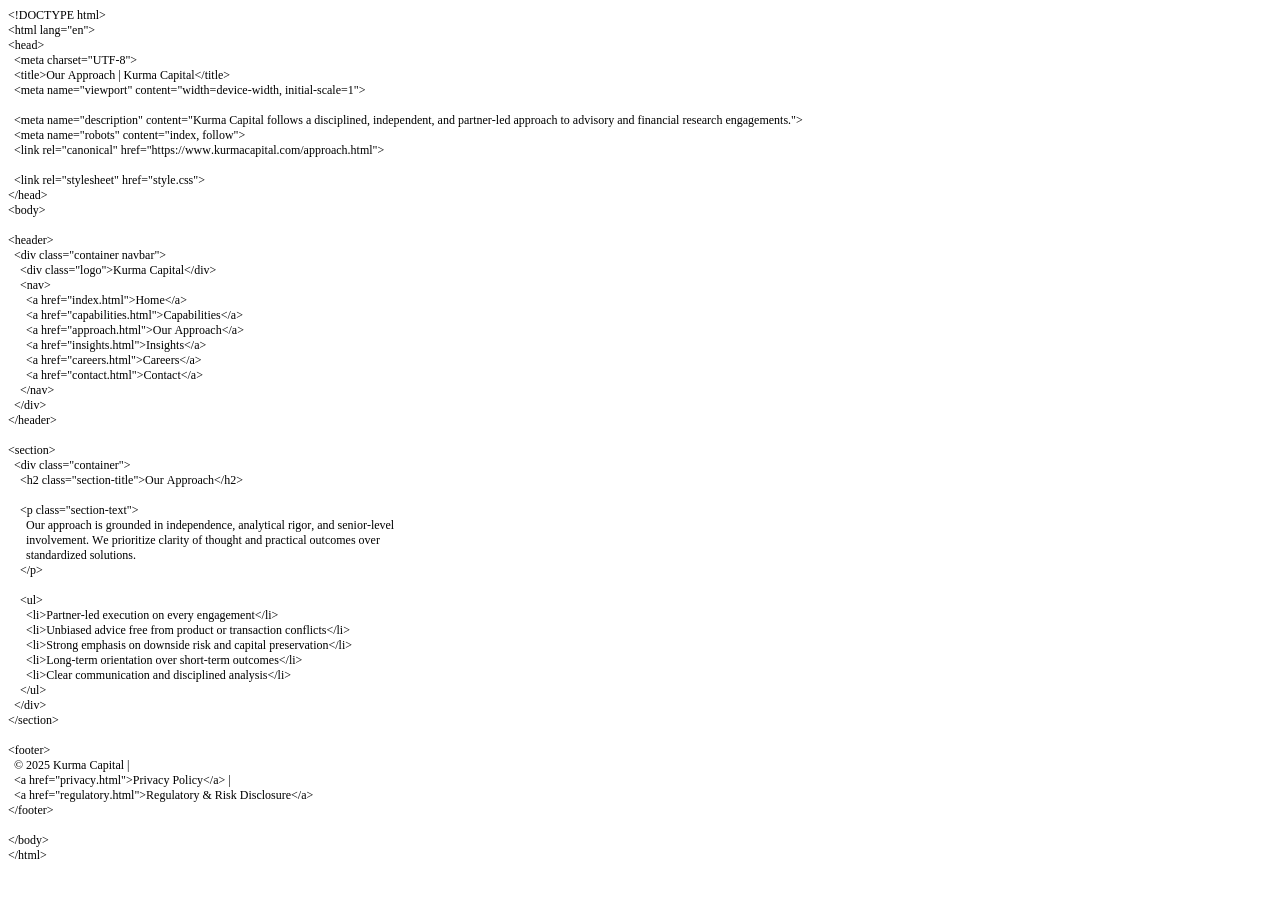
==== approach.html @ 77c5a94a "Add files via upload" ====
<!DOCTYPE html PUBLIC "-//W3C//DTD HTML 4.01//EN" "http://www.w3.org/TR/html4/strict.dtd">
<html>
<head>
  <meta http-equiv="Content-Type" content="text/html; charset=utf-8">
  <meta http-equiv="Content-Style-Type" content="text/css">
  <title></title>
  <meta name="Generator" content="Cocoa HTML Writer">
  <meta name="CocoaVersion" content="2685.2">
  <style type="text/css">
    p.p1 {margin: 0.0px 0.0px 0.0px 0.0px; font: 12.0px Times; -webkit-text-stroke: #000000}
    p.p2 {margin: 0.0px 0.0px 0.0px 0.0px; font: 12.0px Times; -webkit-text-stroke: #000000; min-height: 14.0px}
    span.s1 {font-kerning: none}
  </style>
</head>
<body>
<p class="p1"><span class="s1">&lt;!DOCTYPE html&gt;</span></p>
<p class="p1"><span class="s1">&lt;html lang="en"&gt;</span></p>
<p class="p1"><span class="s1">&lt;head&gt;</span></p>
<p class="p1"><span class="s1"><span class="Apple-converted-space">  </span>&lt;meta charset="UTF-8"&gt;</span></p>
<p class="p1"><span class="s1"><span class="Apple-converted-space">  </span>&lt;title&gt;Our Approach | Kurma Capital&lt;/title&gt;</span></p>
<p class="p1"><span class="s1"><span class="Apple-converted-space">  </span>&lt;meta name="viewport" content="width=device-width, initial-scale=1"&gt;</span></p>
<p class="p2"><span class="s1"></span><br></p>
<p class="p1"><span class="s1"><span class="Apple-converted-space">  </span>&lt;meta name="description" content="Kurma Capital follows a disciplined, independent, and partner-led approach to advisory and financial research engagements."&gt;</span></p>
<p class="p1"><span class="s1"><span class="Apple-converted-space">  </span>&lt;meta name="robots" content="index, follow"&gt;</span></p>
<p class="p1"><span class="s1"><span class="Apple-converted-space">  </span>&lt;link rel="canonical" href="https://www.kurmacapital.com/approach.html"&gt;</span></p>
<p class="p2"><span class="s1"></span><br></p>
<p class="p1"><span class="s1"><span class="Apple-converted-space">  </span>&lt;link rel="stylesheet" href="style.css"&gt;</span></p>
<p class="p1"><span class="s1">&lt;/head&gt;</span></p>
<p class="p1"><span class="s1">&lt;body&gt;</span></p>
<p class="p2"><span class="s1"></span><br></p>
<p class="p1"><span class="s1">&lt;header&gt;</span></p>
<p class="p1"><span class="s1"><span class="Apple-converted-space">  </span>&lt;div class="container navbar"&gt;</span></p>
<p class="p1"><span class="s1"><span class="Apple-converted-space">    </span>&lt;div class="logo"&gt;Kurma Capital&lt;/div&gt;</span></p>
<p class="p1"><span class="s1"><span class="Apple-converted-space">    </span>&lt;nav&gt;</span></p>
<p class="p1"><span class="s1"><span class="Apple-converted-space">      </span>&lt;a href="index.html"&gt;Home&lt;/a&gt;</span></p>
<p class="p1"><span class="s1"><span class="Apple-converted-space">      </span>&lt;a href="capabilities.html"&gt;Capabilities&lt;/a&gt;</span></p>
<p class="p1"><span class="s1"><span class="Apple-converted-space">      </span>&lt;a href="approach.html"&gt;Our Approach&lt;/a&gt;</span></p>
<p class="p1"><span class="s1"><span class="Apple-converted-space">      </span>&lt;a href="insights.html"&gt;Insights&lt;/a&gt;</span></p>
<p class="p1"><span class="s1"><span class="Apple-converted-space">      </span>&lt;a href="careers.html"&gt;Careers&lt;/a&gt;</span></p>
<p class="p1"><span class="s1"><span class="Apple-converted-space">      </span>&lt;a href="contact.html"&gt;Contact&lt;/a&gt;</span></p>
<p class="p1"><span class="s1"><span class="Apple-converted-space">    </span>&lt;/nav&gt;</span></p>
<p class="p1"><span class="s1"><span class="Apple-converted-space">  </span>&lt;/div&gt;</span></p>
<p class="p1"><span class="s1">&lt;/header&gt;</span></p>
<p class="p2"><span class="s1"></span><br></p>
<p class="p1"><span class="s1">&lt;section&gt;</span></p>
<p class="p1"><span class="s1"><span class="Apple-converted-space">  </span>&lt;div class="container"&gt;</span></p>
<p class="p1"><span class="s1"><span class="Apple-converted-space">    </span>&lt;h2 class="section-title"&gt;Our Approach&lt;/h2&gt;</span></p>
<p class="p2"><span class="s1"></span><br></p>
<p class="p1"><span class="s1"><span class="Apple-converted-space">    </span>&lt;p class="section-text"&gt;</span></p>
<p class="p1"><span class="s1"><span class="Apple-converted-space">      </span>Our approach is grounded in independence, analytical rigor, and senior-level</span></p>
<p class="p1"><span class="s1"><span class="Apple-converted-space">      </span>involvement. We prioritize clarity of thought and practical outcomes over</span></p>
<p class="p1"><span class="s1"><span class="Apple-converted-space">      </span>standardized solutions.</span></p>
<p class="p1"><span class="s1"><span class="Apple-converted-space">    </span>&lt;/p&gt;</span></p>
<p class="p2"><span class="s1"></span><br></p>
<p class="p1"><span class="s1"><span class="Apple-converted-space">    </span>&lt;ul&gt;</span></p>
<p class="p1"><span class="s1"><span class="Apple-converted-space">      </span>&lt;li&gt;Partner-led execution on every engagement&lt;/li&gt;</span></p>
<p class="p1"><span class="s1"><span class="Apple-converted-space">      </span>&lt;li&gt;Unbiased advice free from product or transaction conflicts&lt;/li&gt;</span></p>
<p class="p1"><span class="s1"><span class="Apple-converted-space">      </span>&lt;li&gt;Strong emphasis on downside risk and capital preservation&lt;/li&gt;</span></p>
<p class="p1"><span class="s1"><span class="Apple-converted-space">      </span>&lt;li&gt;Long-term orientation over short-term outcomes&lt;/li&gt;</span></p>
<p class="p1"><span class="s1"><span class="Apple-converted-space">      </span>&lt;li&gt;Clear communication and disciplined analysis&lt;/li&gt;</span></p>
<p class="p1"><span class="s1"><span class="Apple-converted-space">    </span>&lt;/ul&gt;</span></p>
<p class="p1"><span class="s1"><span class="Apple-converted-space">  </span>&lt;/div&gt;</span></p>
<p class="p1"><span class="s1">&lt;/section&gt;</span></p>
<p class="p2"><span class="s1"></span><br></p>
<p class="p1"><span class="s1">&lt;footer&gt;</span></p>
<p class="p1"><span class="s1"><span class="Apple-converted-space">  </span>© 2025 Kurma Capital |</span></p>
<p class="p1"><span class="s1"><span class="Apple-converted-space">  </span>&lt;a href="privacy.html"&gt;Privacy Policy&lt;/a&gt; |</span></p>
<p class="p1"><span class="s1"><span class="Apple-converted-space">  </span>&lt;a href="regulatory.html"&gt;Regulatory &amp; Risk Disclosure&lt;/a&gt;</span></p>
<p class="p1"><span class="s1">&lt;/footer&gt;</span></p>
<p class="p2"><span class="s1"></span><br></p>
<p class="p1"><span class="s1">&lt;/body&gt;</span></p>
<p class="p1"><span class="s1">&lt;/html&gt;</span></p>
</body>
</html>
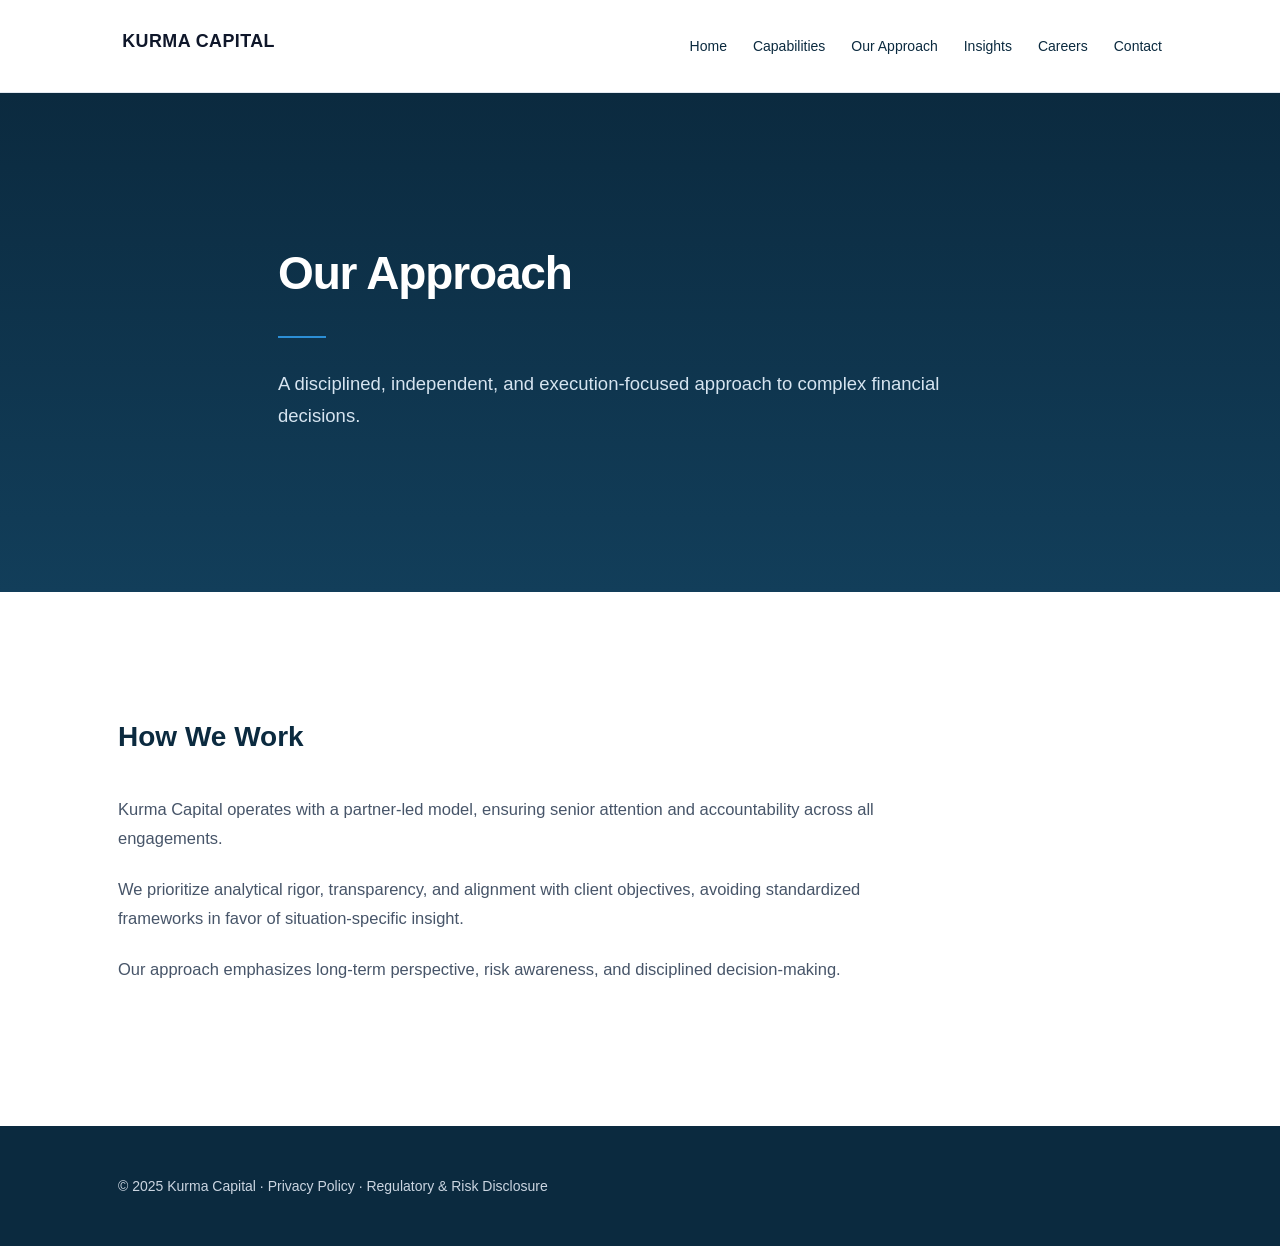
==== commit 6767c299: "Update approach.html" ====
--- a/approach.html
+++ b/approach.html
@@ -1,74 +1,69 @@
-<!DOCTYPE html PUBLIC "-//W3C//DTD HTML 4.01//EN" "http://www.w3.org/TR/html4/strict.dtd">
-<html>
+<!DOCTYPE html>
+<html lang="en">
 <head>
-  <meta http-equiv="Content-Type" content="text/html; charset=utf-8">
-  <meta http-equiv="Content-Style-Type" content="text/css">
-  <title></title>
-  <meta name="Generator" content="Cocoa HTML Writer">
-  <meta name="CocoaVersion" content="2685.2">
-  <style type="text/css">
-    p.p1 {margin: 0.0px 0.0px 0.0px 0.0px; font: 12.0px Times; -webkit-text-stroke: #000000}
-    p.p2 {margin: 0.0px 0.0px 0.0px 0.0px; font: 12.0px Times; -webkit-text-stroke: #000000; min-height: 14.0px}
-    span.s1 {font-kerning: none}
-  </style>
+  <meta charset="UTF-8">
+  <title>Our Approach | Kurma Capital</title>
+  <meta name="viewport" content="width=device-width, initial-scale=1">
+  <meta name="description" content="Kurma Capital follows a disciplined, independent, and partner-led approach to advisory and research engagements.">
+  <meta name="robots" content="index, follow">
+  <link rel="stylesheet" href="style-ib-blue.css">
 </head>
+
 <body>
-<p class="p1"><span class="s1">&lt;!DOCTYPE html&gt;</span></p>
-<p class="p1"><span class="s1">&lt;html lang="en"&gt;</span></p>
-<p class="p1"><span class="s1">&lt;head&gt;</span></p>
-<p class="p1"><span class="s1"><span class="Apple-converted-space">  </span>&lt;meta charset="UTF-8"&gt;</span></p>
-<p class="p1"><span class="s1"><span class="Apple-converted-space">  </span>&lt;title&gt;Our Approach | Kurma Capital&lt;/title&gt;</span></p>
-<p class="p1"><span class="s1"><span class="Apple-converted-space">  </span>&lt;meta name="viewport" content="width=device-width, initial-scale=1"&gt;</span></p>
-<p class="p2"><span class="s1"></span><br></p>
-<p class="p1"><span class="s1"><span class="Apple-converted-space">  </span>&lt;meta name="description" content="Kurma Capital follows a disciplined, independent, and partner-led approach to advisory and financial research engagements."&gt;</span></p>
-<p class="p1"><span class="s1"><span class="Apple-converted-space">  </span>&lt;meta name="robots" content="index, follow"&gt;</span></p>
-<p class="p1"><span class="s1"><span class="Apple-converted-space">  </span>&lt;link rel="canonical" href="https://www.kurmacapital.com/approach.html"&gt;</span></p>
-<p class="p2"><span class="s1"></span><br></p>
-<p class="p1"><span class="s1"><span class="Apple-converted-space">  </span>&lt;link rel="stylesheet" href="style.css"&gt;</span></p>
-<p class="p1"><span class="s1">&lt;/head&gt;</span></p>
-<p class="p1"><span class="s1">&lt;body&gt;</span></p>
-<p class="p2"><span class="s1"></span><br></p>
-<p class="p1"><span class="s1">&lt;header&gt;</span></p>
-<p class="p1"><span class="s1"><span class="Apple-converted-space">  </span>&lt;div class="container navbar"&gt;</span></p>
-<p class="p1"><span class="s1"><span class="Apple-converted-space">    </span>&lt;div class="logo"&gt;Kurma Capital&lt;/div&gt;</span></p>
-<p class="p1"><span class="s1"><span class="Apple-converted-space">    </span>&lt;nav&gt;</span></p>
-<p class="p1"><span class="s1"><span class="Apple-converted-space">      </span>&lt;a href="index.html"&gt;Home&lt;/a&gt;</span></p>
-<p class="p1"><span class="s1"><span class="Apple-converted-space">      </span>&lt;a href="capabilities.html"&gt;Capabilities&lt;/a&gt;</span></p>
-<p class="p1"><span class="s1"><span class="Apple-converted-space">      </span>&lt;a href="approach.html"&gt;Our Approach&lt;/a&gt;</span></p>
-<p class="p1"><span class="s1"><span class="Apple-converted-space">      </span>&lt;a href="insights.html"&gt;Insights&lt;/a&gt;</span></p>
-<p class="p1"><span class="s1"><span class="Apple-converted-space">      </span>&lt;a href="careers.html"&gt;Careers&lt;/a&gt;</span></p>
-<p class="p1"><span class="s1"><span class="Apple-converted-space">      </span>&lt;a href="contact.html"&gt;Contact&lt;/a&gt;</span></p>
-<p class="p1"><span class="s1"><span class="Apple-converted-space">    </span>&lt;/nav&gt;</span></p>
-<p class="p1"><span class="s1"><span class="Apple-converted-space">  </span>&lt;/div&gt;</span></p>
-<p class="p1"><span class="s1">&lt;/header&gt;</span></p>
-<p class="p2"><span class="s1"></span><br></p>
-<p class="p1"><span class="s1">&lt;section&gt;</span></p>
-<p class="p1"><span class="s1"><span class="Apple-converted-space">  </span>&lt;div class="container"&gt;</span></p>
-<p class="p1"><span class="s1"><span class="Apple-converted-space">    </span>&lt;h2 class="section-title"&gt;Our Approach&lt;/h2&gt;</span></p>
-<p class="p2"><span class="s1"></span><br></p>
-<p class="p1"><span class="s1"><span class="Apple-converted-space">    </span>&lt;p class="section-text"&gt;</span></p>
-<p class="p1"><span class="s1"><span class="Apple-converted-space">      </span>Our approach is grounded in independence, analytical rigor, and senior-level</span></p>
-<p class="p1"><span class="s1"><span class="Apple-converted-space">      </span>involvement. We prioritize clarity of thought and practical outcomes over</span></p>
-<p class="p1"><span class="s1"><span class="Apple-converted-space">      </span>standardized solutions.</span></p>
-<p class="p1"><span class="s1"><span class="Apple-converted-space">    </span>&lt;/p&gt;</span></p>
-<p class="p2"><span class="s1"></span><br></p>
-<p class="p1"><span class="s1"><span class="Apple-converted-space">    </span>&lt;ul&gt;</span></p>
-<p class="p1"><span class="s1"><span class="Apple-converted-space">      </span>&lt;li&gt;Partner-led execution on every engagement&lt;/li&gt;</span></p>
-<p class="p1"><span class="s1"><span class="Apple-converted-space">      </span>&lt;li&gt;Unbiased advice free from product or transaction conflicts&lt;/li&gt;</span></p>
-<p class="p1"><span class="s1"><span class="Apple-converted-space">      </span>&lt;li&gt;Strong emphasis on downside risk and capital preservation&lt;/li&gt;</span></p>
-<p class="p1"><span class="s1"><span class="Apple-converted-space">      </span>&lt;li&gt;Long-term orientation over short-term outcomes&lt;/li&gt;</span></p>
-<p class="p1"><span class="s1"><span class="Apple-converted-space">      </span>&lt;li&gt;Clear communication and disciplined analysis&lt;/li&gt;</span></p>
-<p class="p1"><span class="s1"><span class="Apple-converted-space">    </span>&lt;/ul&gt;</span></p>
-<p class="p1"><span class="s1"><span class="Apple-converted-space">  </span>&lt;/div&gt;</span></p>
-<p class="p1"><span class="s1">&lt;/section&gt;</span></p>
-<p class="p2"><span class="s1"></span><br></p>
-<p class="p1"><span class="s1">&lt;footer&gt;</span></p>
-<p class="p1"><span class="s1"><span class="Apple-converted-space">  </span>© 2025 Kurma Capital |</span></p>
-<p class="p1"><span class="s1"><span class="Apple-converted-space">  </span>&lt;a href="privacy.html"&gt;Privacy Policy&lt;/a&gt; |</span></p>
-<p class="p1"><span class="s1"><span class="Apple-converted-space">  </span>&lt;a href="regulatory.html"&gt;Regulatory &amp; Risk Disclosure&lt;/a&gt;</span></p>
-<p class="p1"><span class="s1">&lt;/footer&gt;</span></p>
-<p class="p2"><span class="s1"></span><br></p>
-<p class="p1"><span class="s1">&lt;/body&gt;</span></p>
-<p class="p1"><span class="s1">&lt;/html&gt;</span></p>
+
+<header>
+  <div class="container navbar">
+    <div class="logo"><img src="logo.svg" alt="Kurma Capital"></div>
+    <nav>
+      <a href="index.html">Home</a>
+      <a href="capabilities.html">Capabilities</a>
+      <a href="approach.html">Our Approach</a>
+      <a href="insights.html">Insights</a>
+      <a href="careers.html">Careers</a>
+      <a href="contact.html">Contact</a>
+    </nav>
+  </div>
+</header>
+
+<section class="hero">
+  <div class="container hero-inner">
+    <h1>Our Approach</h1>
+    <p>
+      A disciplined, independent, and execution-focused approach to complex
+      financial decisions.
+    </p>
+  </div>
+</section>
+
+<section>
+  <div class="container">
+    <h2 class="section-title">How We Work</h2>
+
+    <p class="section-text">
+      Kurma Capital operates with a partner-led model, ensuring senior attention
+      and accountability across all engagements.
+    </p>
+
+    <p class="section-text">
+      We prioritize analytical rigor, transparency, and alignment with client
+      objectives, avoiding standardized frameworks in favor of situation-specific
+      insight.
+    </p>
+
+    <p class="section-text">
+      Our approach emphasizes long-term perspective, risk awareness, and
+      disciplined decision-making.
+    </p>
+  </div>
+</section>
+
+<footer>
+  <div class="container">
+    © 2025 Kurma Capital ·
+    <a href="privacy.html">Privacy Policy</a> ·
+    <a href="regulatory.html">Regulatory & Risk Disclosure</a>
+  </div>
+</footer>
+
 </body>
 </html>
--- a/style-ib-blue.css
+++ b/style-ib-blue.css
@@ -0,0 +1,162 @@
+/* =========================
+   RESET
+========================= */
+* {
+  margin: 0;
+  padding: 0;
+  box-sizing: border-box;
+}
+
+/* =========================
+   COLOR SYSTEM (IB BLUE)
+========================= */
+:root {
+  --navy: #0B2A3F;
+  --navy-deep: #123E5A;
+  --accent: #2C8FD6;
+  --bg-soft: #F2F7FB;
+  --ink: #0F172A;
+  --muted: #475569;
+  --border: #E2E8F0;
+  --white: #FFFFFF;
+}
+
+/* =========================
+   BASE
+========================= */
+body {
+  font-family: "Inter", -apple-system, BlinkMacSystemFont, "Segoe UI", Arial, sans-serif;
+  background: var(--white);
+  color: var(--ink);
+  line-height: 1.75;
+  font-size: 16px;
+}
+
+a {
+  color: var(--accent);
+  text-decoration: none;
+}
+
+a:hover {
+  text-decoration: underline;
+}
+
+/* =========================
+   LAYOUT
+========================= */
+.container {
+  max-width: 1100px;
+  margin: 0 auto;
+  padding: 0 28px;
+}
+
+/* =========================
+   HEADER / NAV
+========================= */
+header {
+  background: var(--white);
+  border-bottom: 1px solid var(--border);
+}
+
+.navbar {
+  display: flex;
+  align-items: center;
+  height: 92px;
+}
+
+.logo img {
+  height: 34px;
+}
+
+nav {
+  margin-left: auto;
+  display: flex;
+  gap: 26px;
+}
+
+nav a {
+  font-size: 14px;
+  font-weight: 500;
+  color: var(--navy);
+}
+
+nav a:hover {
+  color: var(--accent);
+}
+
+/* =========================
+   HERO (BLUE SECTION)
+========================= */
+.hero {
+  background: linear-gradient(
+    180deg,
+    var(--navy) 0%,
+    var(--navy-deep) 100%
+  );
+  padding: 140px 0 160px;
+}
+
+.hero-inner {
+  max-width: 780px;
+}
+
+.hero h1 {
+  font-size: 46px;
+  font-weight: 600;
+  letter-spacing: -0.025em;
+  margin-bottom: 30px;
+  color: var(--white);
+}
+
+.hero h1::after {
+  content: "";
+  display: block;
+  width: 48px;
+  height: 2px;
+  background: var(--accent);
+  margin-top: 22px;
+}
+
+.hero p {
+  font-size: 18.5px;
+  color: #D6E4F0;
+}
+
+/* =========================
+   SECTIONS (WHITE RESET)
+========================= */
+section {
+  padding: 120px 0;
+}
+
+.section-title {
+  font-size: 28px;
+  font-weight: 600;
+  margin-bottom: 34px;
+  color: var(--navy);
+}
+
+.section-text {
+  max-width: 760px;
+  font-size: 16.5px;
+  color: var(--muted);
+  margin-bottom: 22px;
+}
+
+/* =========================
+   FOOTER
+========================= */
+footer {
+  background: var(--navy);
+  color: #CBD5E1;
+  padding: 48px 0;
+  font-size: 14px;
+}
+
+footer a {
+  color: #CBD5E1;
+}
+
+footer a:hover {
+  color: var(--white);
+}
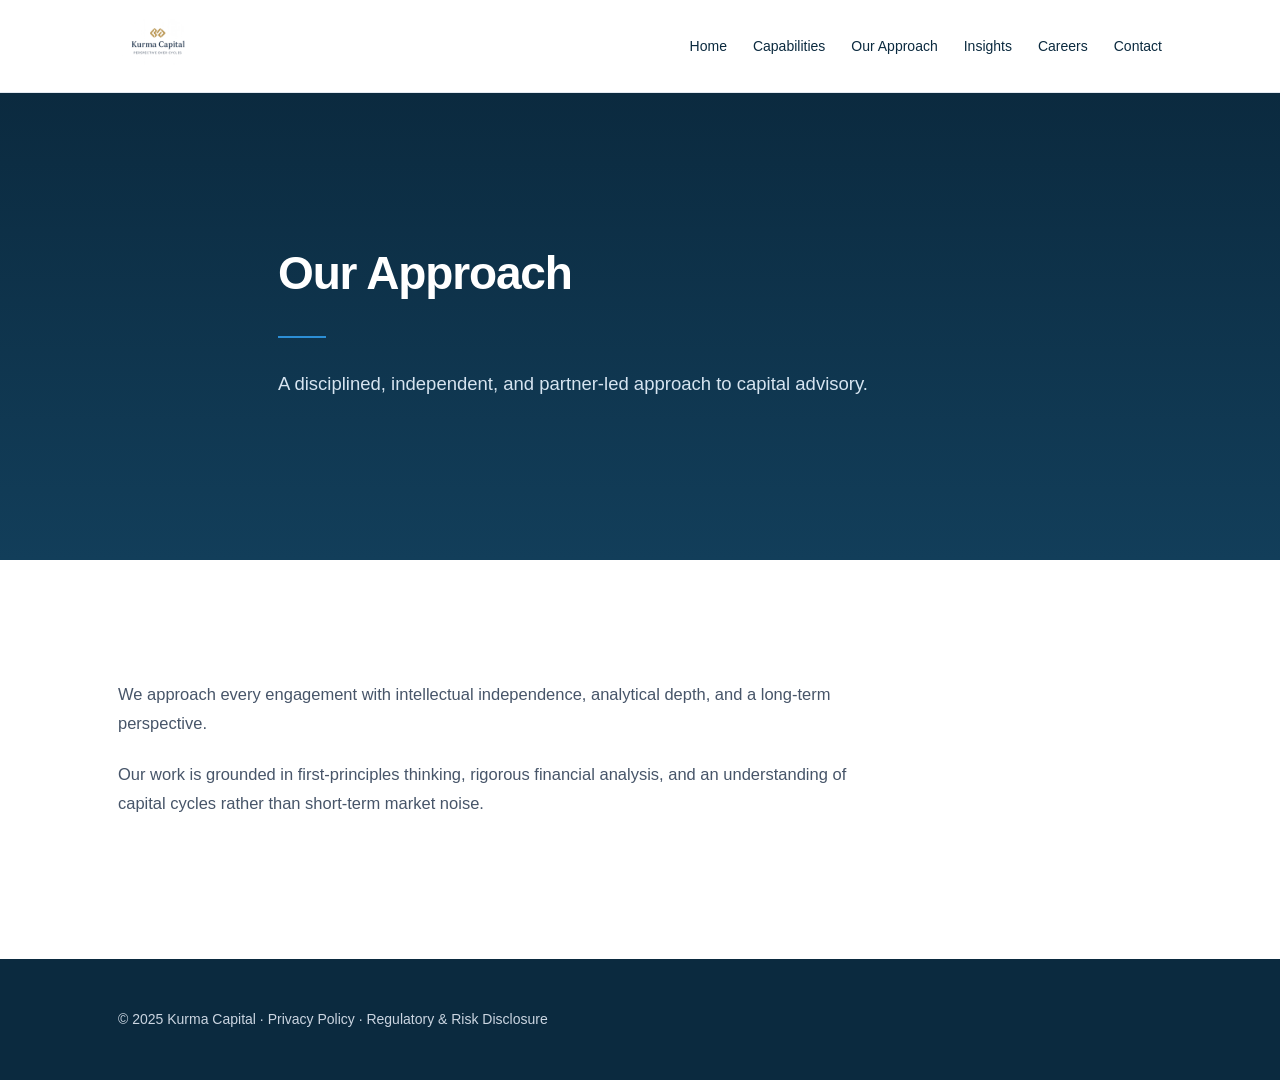
==== commit a7974d37: "Update approach.html" ====
--- a/approach.html
+++ b/approach.html
@@ -4,16 +4,17 @@
   <meta charset="UTF-8">
   <title>Our Approach | Kurma Capital</title>
   <meta name="viewport" content="width=device-width, initial-scale=1">
-  <meta name="description" content="Kurma Capital follows a disciplined, independent, and partner-led approach to advisory and research engagements.">
+  <meta name="description" content="Our disciplined and independent advisory approach.">
   <meta name="robots" content="index, follow">
   <link rel="stylesheet" href="style-ib-blue.css">
 </head>
-
 <body>
 
 <header>
   <div class="container navbar">
-    <div class="logo"><img src="logo.svg" alt="Kurma Capital"></div>
+    <div class="logo">
+      <img src="logo-primary.png" alt="Kurma Capital">
+    </div>
     <nav>
       <a href="index.html">Home</a>
       <a href="capabilities.html">Capabilities</a>
@@ -29,30 +30,21 @@
   <div class="container hero-inner">
     <h1>Our Approach</h1>
     <p>
-      A disciplined, independent, and execution-focused approach to complex
-      financial decisions.
+      A disciplined, independent, and partner-led approach to capital advisory.
     </p>
   </div>
 </section>
 
 <section>
   <div class="container">
-    <h2 class="section-title">How We Work</h2>
-
     <p class="section-text">
-      Kurma Capital operates with a partner-led model, ensuring senior attention
-      and accountability across all engagements.
+      We approach every engagement with intellectual independence, analytical
+      depth, and a long-term perspective.
     </p>
-
     <p class="section-text">
-      We prioritize analytical rigor, transparency, and alignment with client
-      objectives, avoiding standardized frameworks in favor of situation-specific
-      insight.
-    </p>
-
-    <p class="section-text">
-      Our approach emphasizes long-term perspective, risk awareness, and
-      disciplined decision-making.
+      Our work is grounded in first-principles thinking, rigorous financial
+      analysis, and an understanding of capital cycles rather than short-term
+      market noise.
     </p>
   </div>
 </section>
--- a/style-ib-blue.css
+++ b/style-ib-blue.css
@@ -1,15 +1,9 @@
-/* =========================
-   RESET
-========================= */
 * {
   margin: 0;
   padding: 0;
   box-sizing: border-box;
 }
 
-/* =========================
-   COLOR SYSTEM (IB BLUE)
-========================= */
 :root {
   --navy: #0B2A3F;
   --navy-deep: #123E5A;
@@ -21,11 +15,8 @@
   --white: #FFFFFF;
 }
 
-/* =========================
-   BASE
-========================= */
 body {
-  font-family: "Inter", -apple-system, BlinkMacSystemFont, "Segoe UI", Arial, sans-serif;
+  font-family: Inter, -apple-system, BlinkMacSystemFont, "Segoe UI", Arial, sans-serif;
   background: var(--white);
   color: var(--ink);
   line-height: 1.75;
@@ -41,18 +32,13 @@
   text-decoration: underline;
 }
 
-/* =========================
-   LAYOUT
-========================= */
 .container {
   max-width: 1100px;
   margin: 0 auto;
   padding: 0 28px;
 }
 
-/* =========================
-   HEADER / NAV
-========================= */
+/* Header */
 header {
   background: var(--white);
   border-bottom: 1px solid var(--border);
@@ -65,7 +51,8 @@
 }
 
 .logo img {
-  height: 34px;
+  height: 46px;
+  width: auto;
 }
 
 nav {
@@ -84,15 +71,9 @@
   color: var(--accent);
 }
 
-/* =========================
-   HERO (BLUE SECTION)
-========================= */
+/* Hero */
 .hero {
-  background: linear-gradient(
-    180deg,
-    var(--navy) 0%,
-    var(--navy-deep) 100%
-  );
+  background: linear-gradient(180deg, var(--navy) 0%, var(--navy-deep) 100%);
   padding: 140px 0 160px;
 }
 
@@ -122,9 +103,7 @@
   color: #D6E4F0;
 }
 
-/* =========================
-   SECTIONS (WHITE RESET)
-========================= */
+/* Sections */
 section {
   padding: 120px 0;
 }
@@ -143,9 +122,7 @@
   margin-bottom: 22px;
 }
 
-/* =========================
-   FOOTER
-========================= */
+/* Footer */
 footer {
   background: var(--navy);
   color: #CBD5E1;
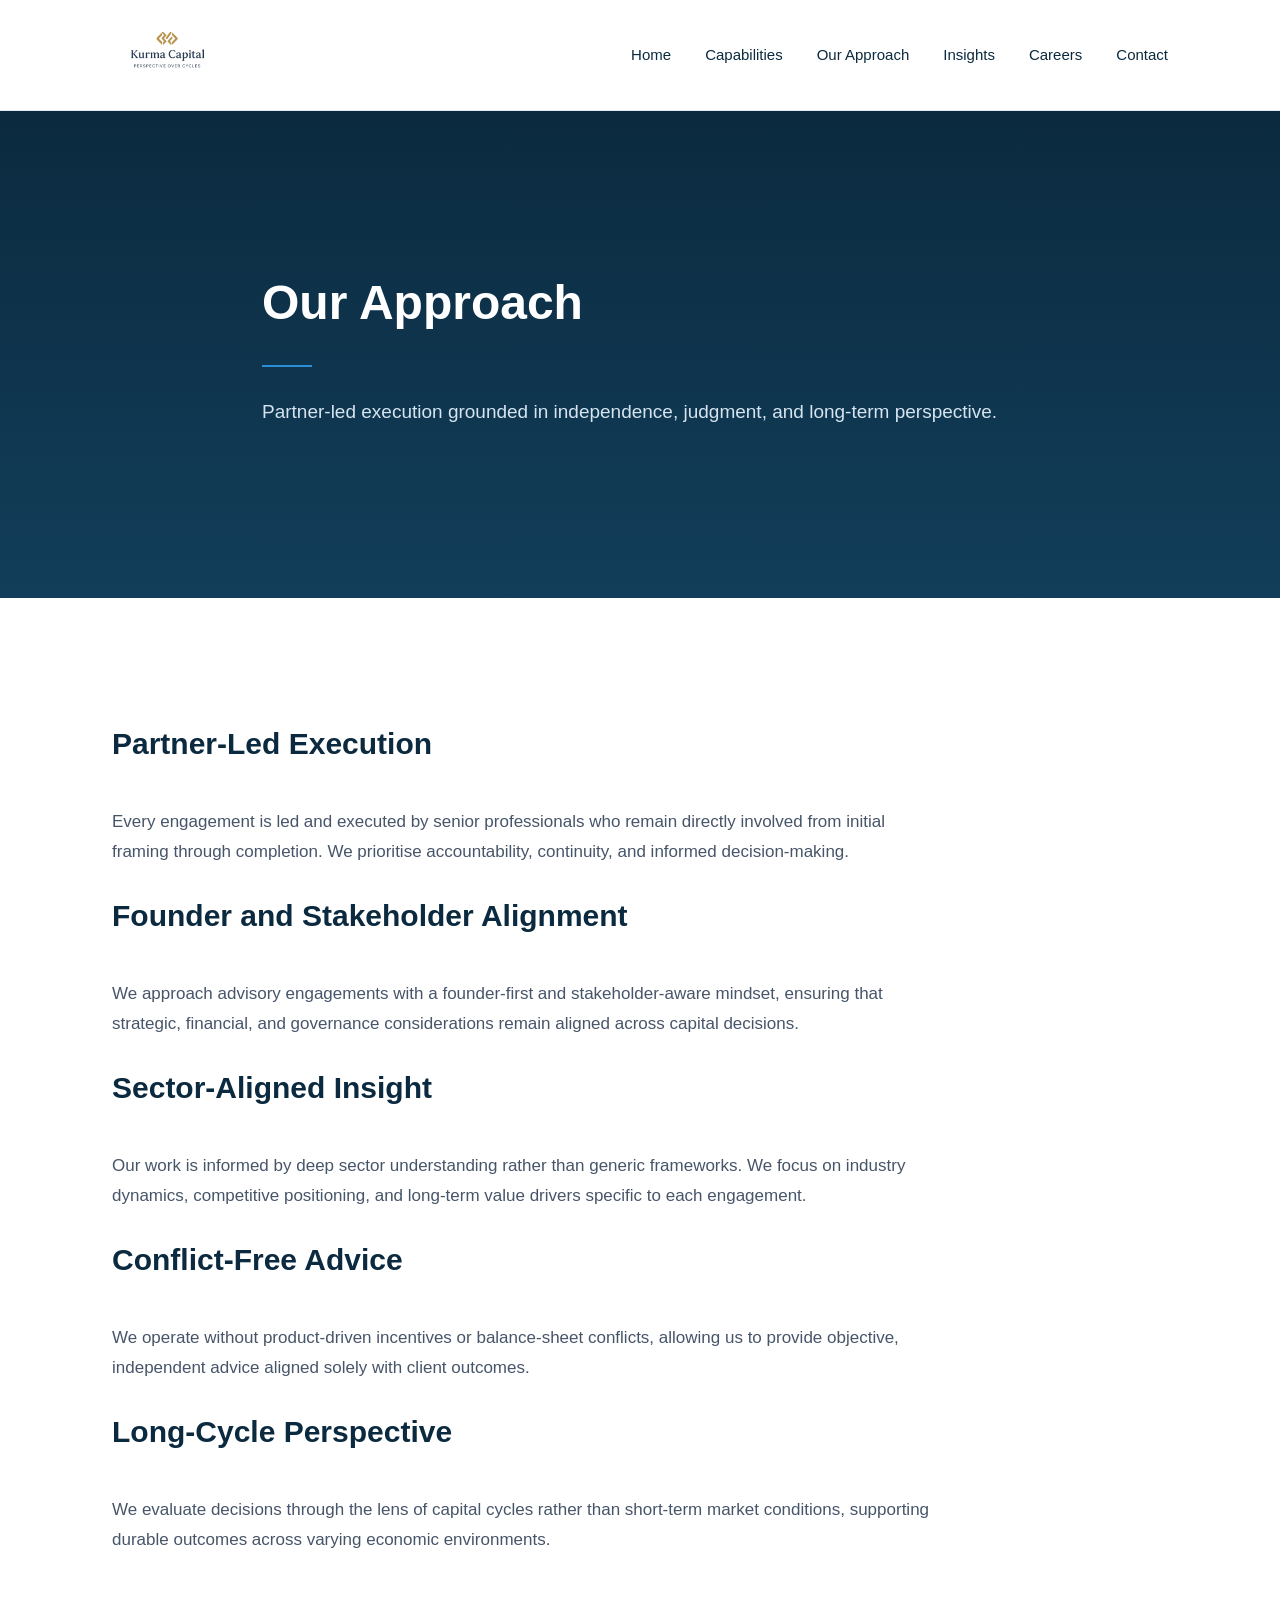
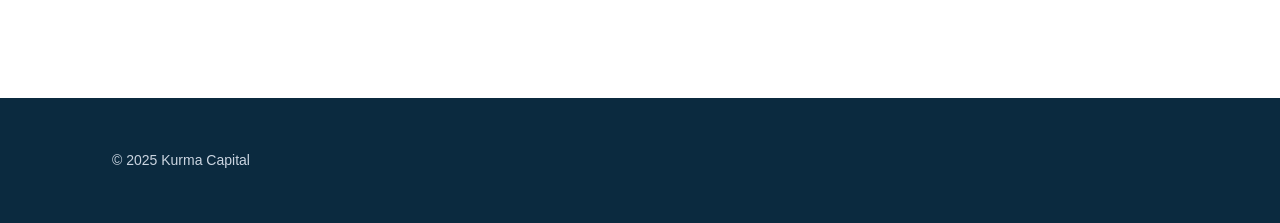
==== commit 3106c5a2: "Update approach.html" ====
--- a/approach.html
+++ b/approach.html
@@ -4,17 +4,13 @@
   <meta charset="UTF-8">
   <title>Our Approach | Kurma Capital</title>
   <meta name="viewport" content="width=device-width, initial-scale=1">
-  <meta name="description" content="Our disciplined and independent advisory approach.">
-  <meta name="robots" content="index, follow">
   <link rel="stylesheet" href="style-ib-blue.css">
 </head>
 <body>
 
 <header>
   <div class="container navbar">
-    <div class="logo">
-      <img src="logo-primary.png" alt="Kurma Capital">
-    </div>
+    <div class="logo"><img src="logo-primary.png"></div>
     <nav>
       <a href="index.html">Home</a>
       <a href="capabilities.html">Capabilities</a>
@@ -29,32 +25,53 @@
 <section class="hero">
   <div class="container hero-inner">
     <h1>Our Approach</h1>
-    <p>
-      A disciplined, independent, and partner-led approach to capital advisory.
-    </p>
+    <p>Partner-led execution grounded in independence, judgment, and long-term perspective.</p>
   </div>
 </section>
 
 <section>
   <div class="container">
+
+    <h2 class="section-title">Partner-Led Execution</h2>
     <p class="section-text">
-      We approach every engagement with intellectual independence, analytical
-      depth, and a long-term perspective.
+      Every engagement is led and executed by senior professionals who remain
+      directly involved from initial framing through completion. We prioritise
+      accountability, continuity, and informed decision-making.
     </p>
+
+    <h2 class="section-title">Founder and Stakeholder Alignment</h2>
     <p class="section-text">
-      Our work is grounded in first-principles thinking, rigorous financial
-      analysis, and an understanding of capital cycles rather than short-term
-      market noise.
+      We approach advisory engagements with a founder-first and stakeholder-aware
+      mindset, ensuring that strategic, financial, and governance considerations
+      remain aligned across capital decisions.
     </p>
+
+    <h2 class="section-title">Sector-Aligned Insight</h2>
+    <p class="section-text">
+      Our work is informed by deep sector understanding rather than generic
+      frameworks. We focus on industry dynamics, competitive positioning, and
+      long-term value drivers specific to each engagement.
+    </p>
+
+    <h2 class="section-title">Conflict-Free Advice</h2>
+    <p class="section-text">
+      We operate without product-driven incentives or balance-sheet conflicts,
+      allowing us to provide objective, independent advice aligned solely with
+      client outcomes.
+    </p>
+
+    <h2 class="section-title">Long-Cycle Perspective</h2>
+    <p class="section-text">
+      We evaluate decisions through the lens of capital cycles rather than
+      short-term market conditions, supporting durable outcomes across varying
+      economic environments.
+    </p>
+
   </div>
 </section>
 
 <footer>
-  <div class="container">
-    © 2025 Kurma Capital ·
-    <a href="privacy.html">Privacy Policy</a> ·
-    <a href="regulatory.html">Regulatory & Risk Disclosure</a>
-  </div>
+  <div class="container">© 2025 Kurma Capital</div>
 </footer>
 
 </body>
--- a/style-ib-blue.css
+++ b/style-ib-blue.css
@@ -8,7 +8,6 @@
   --navy: #0B2A3F;
   --navy-deep: #123E5A;
   --accent: #2C8FD6;
-  --bg-soft: #F2F7FB;
   --ink: #0F172A;
   --muted: #475569;
   --border: #E2E8F0;
@@ -23,19 +22,10 @@
   font-size: 16px;
 }
 
-a {
-  color: var(--accent);
-  text-decoration: none;
-}
-
-a:hover {
-  text-decoration: underline;
-}
-
 .container {
-  max-width: 1100px;
+  max-width: 1120px;
   margin: 0 auto;
-  padding: 0 28px;
+  padding: 0 32px;
 }
 
 /* Header */
@@ -47,24 +37,25 @@
 .navbar {
   display: flex;
   align-items: center;
-  height: 92px;
+  height: 110px;
 }
 
 .logo img {
-  height: 46px;
+  height: 64px;
   width: auto;
 }
 
 nav {
   margin-left: auto;
   display: flex;
-  gap: 26px;
+  gap: 34px;
 }
 
 nav a {
-  font-size: 14px;
+  font-size: 15px;
   font-weight: 500;
   color: var(--navy);
+  text-decoration: none;
 }
 
 nav a:hover {
@@ -74,32 +65,31 @@
 /* Hero */
 .hero {
   background: linear-gradient(180deg, var(--navy) 0%, var(--navy-deep) 100%);
-  padding: 140px 0 160px;
+  padding: 150px 0 170px;
 }
 
 .hero-inner {
-  max-width: 780px;
+  max-width: 820px;
 }
 
 .hero h1 {
-  font-size: 46px;
+  font-size: 48px;
   font-weight: 600;
-  letter-spacing: -0.025em;
-  margin-bottom: 30px;
-  color: var(--white);
+  color: #fff;
+  margin-bottom: 28px;
 }
 
 .hero h1::after {
   content: "";
   display: block;
-  width: 48px;
+  width: 50px;
   height: 2px;
   background: var(--accent);
-  margin-top: 22px;
+  margin-top: 20px;
 }
 
 .hero p {
-  font-size: 18.5px;
+  font-size: 19px;
   color: #D6E4F0;
 }
 
@@ -109,31 +99,33 @@
 }
 
 .section-title {
-  font-size: 28px;
+  font-size: 30px;
   font-weight: 600;
-  margin-bottom: 34px;
+  margin-bottom: 36px;
   color: var(--navy);
 }
 
 .section-text {
-  max-width: 760px;
-  font-size: 16.5px;
+  max-width: 820px;
+  font-size: 17px;
   color: var(--muted);
-  margin-bottom: 22px;
+  margin-bottom: 24px;
+}
+
+/* Lists */
+ul {
+  margin: 20px 0 30px 20px;
+}
+
+li {
+  margin-bottom: 10px;
+  color: var(--muted);
 }
 
 /* Footer */
 footer {
   background: var(--navy);
   color: #CBD5E1;
-  padding: 48px 0;
+  padding: 50px 0;
   font-size: 14px;
 }
-
-footer a {
-  color: #CBD5E1;
-}
-
-footer a:hover {
-  color: var(--white);
-}
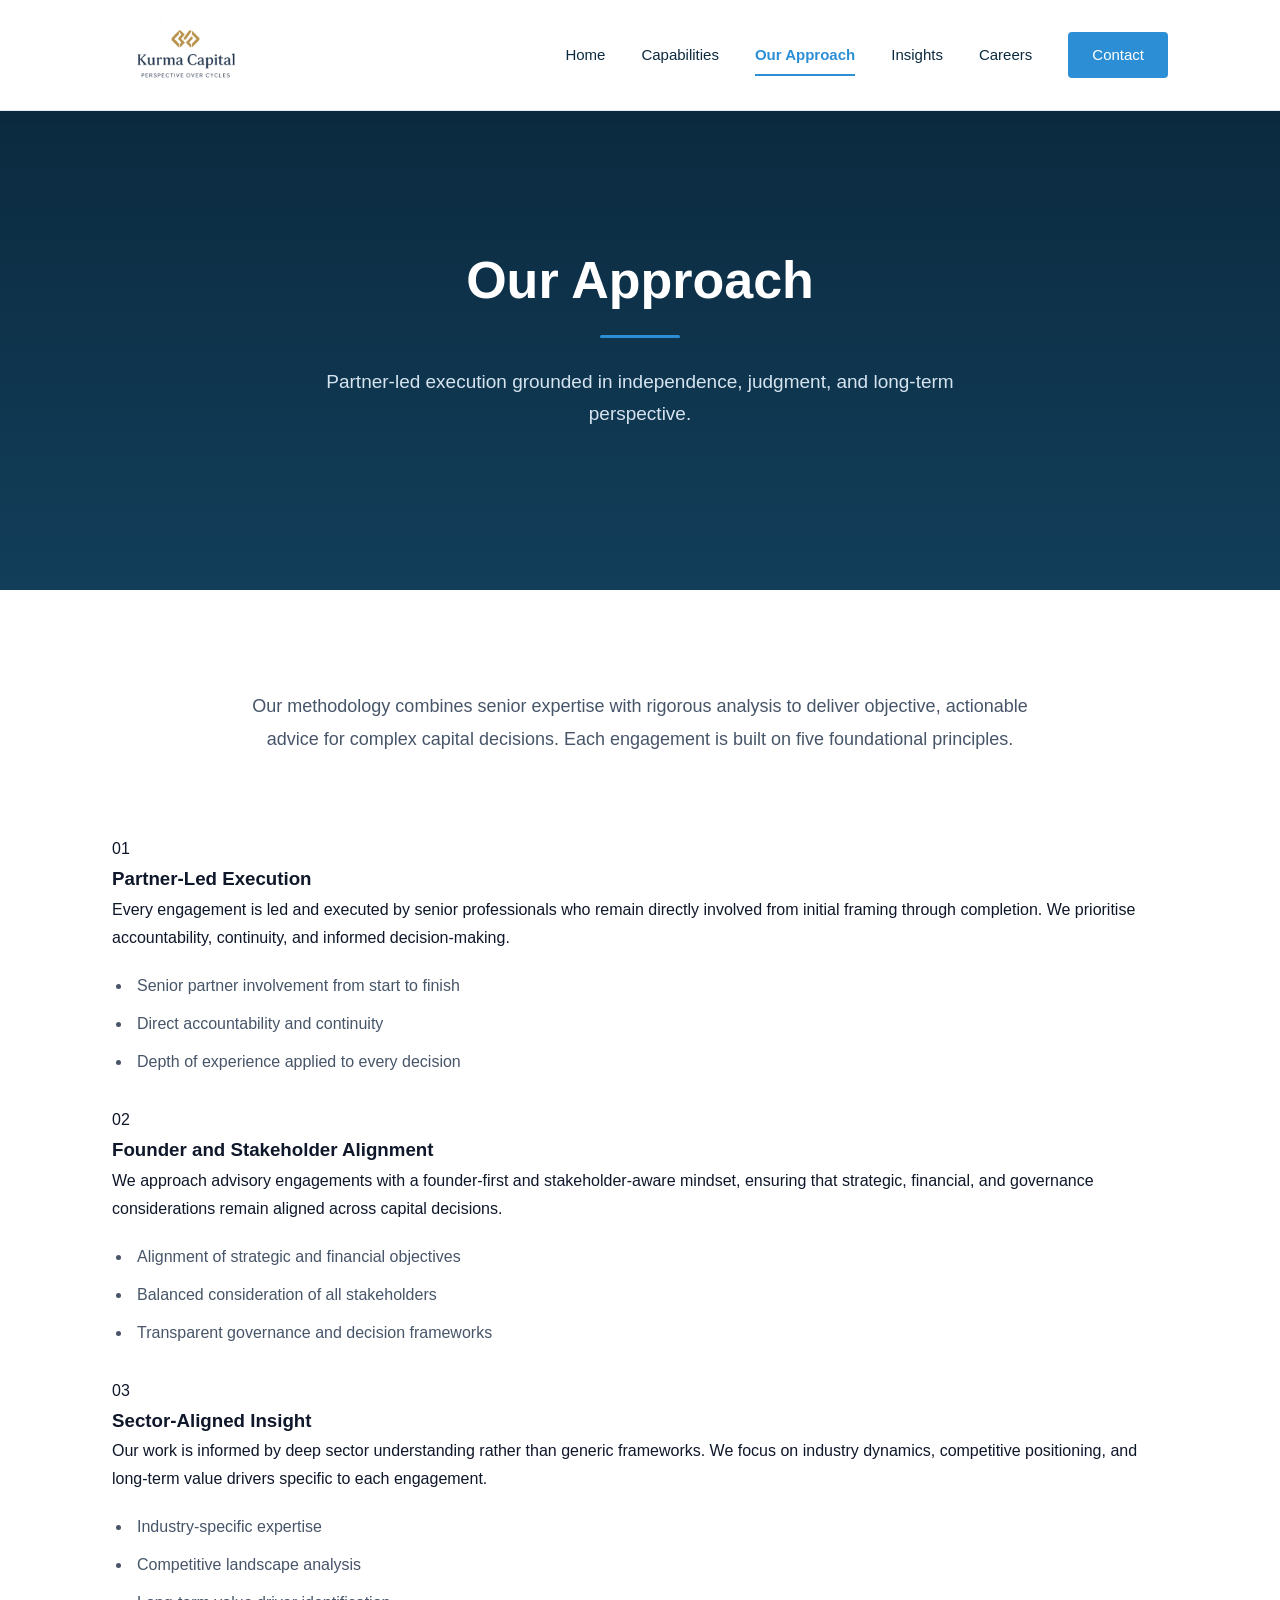
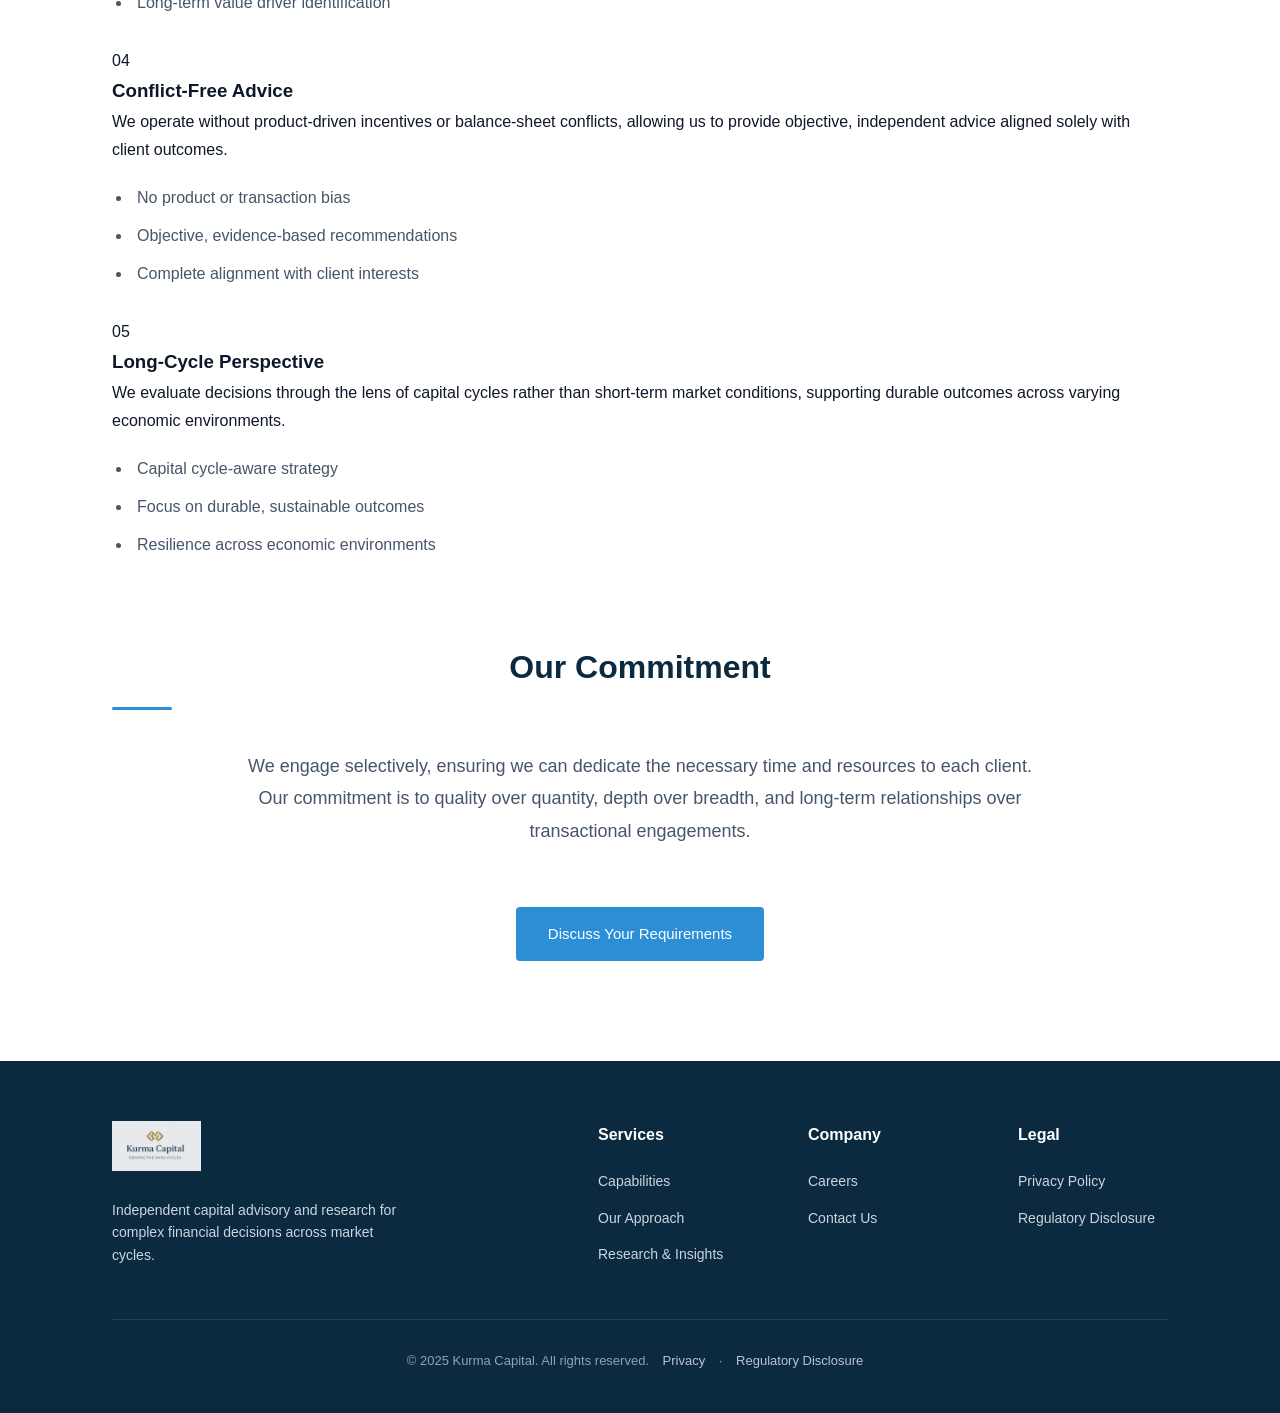
==== commit 1b2ef114: "Update approach.html" ====
--- a/approach.html
+++ b/approach.html
@@ -4,74 +4,169 @@
   <meta charset="UTF-8">
   <title>Our Approach | Kurma Capital</title>
   <meta name="viewport" content="width=device-width, initial-scale=1">
+  <meta name="description" content="Partner-led execution grounded in independence, judgment, and long-term perspective. Discover how Kurma Capital approaches complex capital decisions.">
   <link rel="stylesheet" href="style-ib-blue.css">
 </head>
 <body>
 
 <header>
-  <div class="container navbar">
-    <div class="logo"><img src="logo-primary.png"></div>
-    <nav>
-      <a href="index.html">Home</a>
-      <a href="capabilities.html">Capabilities</a>
-      <a href="approach.html">Our Approach</a>
-      <a href="insights.html">Insights</a>
-      <a href="careers.html">Careers</a>
-      <a href="contact.html">Contact</a>
-    </nav>
+  <div class="container">
+    <div class="navbar">
+      <div class="logo">
+        <img src="logo-primary.png" alt="Kurma Capital">
+      </div>
+      <nav>
+        <a href="index.html">Home</a>
+        <a href="capabilities.html">Capabilities</a>
+        <a href="approach.html" class="active">Our Approach</a>
+        <a href="insights.html">Insights</a>
+        <a href="careers.html">Careers</a>
+        <a href="contact.html" class="contact-btn">Contact</a>
+      </nav>
+    </div>
   </div>
 </header>
 
 <section class="hero">
-  <div class="container hero-inner">
-    <h1>Our Approach</h1>
-    <p>Partner-led execution grounded in independence, judgment, and long-term perspective.</p>
+  <div class="container">
+    <div class="hero-inner">
+      <h1>Our Approach</h1>
+      <p>Partner-led execution grounded in independence, judgment, and long-term perspective.</p>
+    </div>
   </div>
 </section>
 
 <section>
   <div class="container">
+    
+    <div class="intro-text">
+      <p>Our methodology combines senior expertise with rigorous analysis to deliver objective, actionable advice for complex capital decisions. Each engagement is built on five foundational principles.</p>
+    </div>
 
-    <h2 class="section-title">Partner-Led Execution</h2>
-    <p class="section-text">
-      Every engagement is led and executed by senior professionals who remain
-      directly involved from initial framing through completion. We prioritise
-      accountability, continuity, and informed decision-making.
-    </p>
+    <div class="approach-grid">
+      <!-- Partner-Led Execution -->
+      <div class="approach-card">
+        <div class="approach-number">01</div>
+        <div class="approach-content">
+          <h3>Partner-Led Execution</h3>
+          <p>Every engagement is led and executed by senior professionals who remain directly involved from initial framing through completion. We prioritise accountability, continuity, and informed decision-making.</p>
+          <ul class="approach-points">
+            <li>Senior partner involvement from start to finish</li>
+            <li>Direct accountability and continuity</li>
+            <li>Depth of experience applied to every decision</li>
+          </ul>
+        </div>
+      </div>
 
-    <h2 class="section-title">Founder and Stakeholder Alignment</h2>
-    <p class="section-text">
-      We approach advisory engagements with a founder-first and stakeholder-aware
-      mindset, ensuring that strategic, financial, and governance considerations
-      remain aligned across capital decisions.
-    </p>
+      <!-- Founder and Stakeholder Alignment -->
+      <div class="approach-card">
+        <div class="approach-number">02</div>
+        <div class="approach-content">
+          <h3>Founder and Stakeholder Alignment</h3>
+          <p>We approach advisory engagements with a founder-first and stakeholder-aware mindset, ensuring that strategic, financial, and governance considerations remain aligned across capital decisions.</p>
+          <ul class="approach-points">
+            <li>Alignment of strategic and financial objectives</li>
+            <li>Balanced consideration of all stakeholders</li>
+            <li>Transparent governance and decision frameworks</li>
+          </ul>
+        </div>
+      </div>
 
-    <h2 class="section-title">Sector-Aligned Insight</h2>
-    <p class="section-text">
-      Our work is informed by deep sector understanding rather than generic
-      frameworks. We focus on industry dynamics, competitive positioning, and
-      long-term value drivers specific to each engagement.
-    </p>
+      <!-- Sector-Aligned Insight -->
+      <div class="approach-card">
+        <div class="approach-number">03</div>
+        <div class="approach-content">
+          <h3>Sector-Aligned Insight</h3>
+          <p>Our work is informed by deep sector understanding rather than generic frameworks. We focus on industry dynamics, competitive positioning, and long-term value drivers specific to each engagement.</p>
+          <ul class="approach-points">
+            <li>Industry-specific expertise</li>
+            <li>Competitive landscape analysis</li>
+            <li>Long-term value driver identification</li>
+          </ul>
+        </div>
+      </div>
 
-    <h2 class="section-title">Conflict-Free Advice</h2>
-    <p class="section-text">
-      We operate without product-driven incentives or balance-sheet conflicts,
-      allowing us to provide objective, independent advice aligned solely with
-      client outcomes.
-    </p>
+      <!-- Conflict-Free Advice -->
+      <div class="approach-card">
+        <div class="approach-number">04</div>
+        <div class="approach-content">
+          <h3>Conflict-Free Advice</h3>
+          <p>We operate without product-driven incentives or balance-sheet conflicts, allowing us to provide objective, independent advice aligned solely with client outcomes.</p>
+          <ul class="approach-points">
+            <li>No product or transaction bias</li>
+            <li>Objective, evidence-based recommendations</li>
+            <li>Complete alignment with client interests</li>
+          </ul>
+        </div>
+      </div>
 
-    <h2 class="section-title">Long-Cycle Perspective</h2>
-    <p class="section-text">
-      We evaluate decisions through the lens of capital cycles rather than
-      short-term market conditions, supporting durable outcomes across varying
-      economic environments.
-    </p>
+      <!-- Long-Cycle Perspective -->
+      <div class="approach-card">
+        <div class="approach-number">05</div>
+        <div class="approach-content">
+          <h3>Long-Cycle Perspective</h3>
+          <p>We evaluate decisions through the lens of capital cycles rather than short-term market conditions, supporting durable outcomes across varying economic environments.</p>
+          <ul class="approach-points">
+            <li>Capital cycle-aware strategy</li>
+            <li>Focus on durable, sustainable outcomes</li>
+            <li>Resilience across economic environments</li>
+          </ul>
+        </div>
+      </div>
+    </div>
+
+    <!-- Commitment Section -->
+    <div class="commitment-section">
+      <h2 class="section-title" style="text-align: center; margin-top: 80px;">Our Commitment</h2>
+      <p style="text-align: center; max-width: 800px; margin: 0 auto 40px; font-size: 18px; color: var(--muted); line-height: 1.8;">
+        We engage selectively, ensuring we can dedicate the necessary time and resources to each client. Our commitment is to quality over quantity, depth over breadth, and long-term relationships over transactional engagements.
+      </p>
+      <div style="text-align: center;">
+        <a href="contact.html" class="cta-button">Discuss Your Requirements</a>
+      </div>
+    </div>
 
   </div>
 </section>
 
 <footer>
-  <div class="container">© 2025 Kurma Capital</div>
+  <div class="container">
+    <div class="footer-main">
+      <div>
+        <img src="logo-primary.png" alt="Kurma Capital" class="footer-logo">
+        <p style="color: #CBD5E1; max-width: 300px; font-size: 14px; line-height: 1.6;">
+          Independent capital advisory and research for complex financial decisions across market cycles.
+        </p>
+      </div>
+      
+      <div class="footer-links">
+        <div class="footer-column">
+          <h4>Services</h4>
+          <a href="capabilities.html">Capabilities</a>
+          <a href="approach.html">Our Approach</a>
+          <a href="insights.html">Research & Insights</a>
+        </div>
+        
+        <div class="footer-column">
+          <h4>Company</h4>
+          <a href="careers.html">Careers</a>
+          <a href="contact.html">Contact Us</a>
+        </div>
+        
+        <div class="footer-column">
+          <h4>Legal</h4>
+          <a href="privacy.html">Privacy Policy</a>
+          <a href="regulatory.html">Regulatory Disclosure</a>
+        </div>
+      </div>
+    </div>
+    
+    <div class="footer-bottom">
+      © 2025 Kurma Capital. All rights reserved. 
+      <a href="privacy.html">Privacy</a> ·
+      <a href="regulatory.html">Regulatory Disclosure</a>
+    </div>
+  </div>
 </footer>
 
 </body>
--- a/style-ib-blue.css
+++ b/style-ib-blue.css
@@ -12,6 +12,7 @@
   --muted: #475569;
   --border: #E2E8F0;
   --white: #FFFFFF;
+  --light-blue: #F0F7FF;
 }
 
 body {
@@ -20,35 +21,50 @@
   color: var(--ink);
   line-height: 1.75;
   font-size: 16px;
-}
-
+  min-height: 100vh;
+  display: flex;
+  flex-direction: column;
+}
+
+/* Main container */
 .container {
   max-width: 1120px;
   margin: 0 auto;
   padding: 0 32px;
-}
-
-/* Header */
+  width: 100%;
+}
+
+/* HEADER - FIXED ALIGNMENT & LARGER LOGO */
 header {
   background: var(--white);
   border-bottom: 1px solid var(--border);
+  position: sticky;
+  top: 0;
+  z-index: 100;
+  box-shadow: 0 2px 15px rgba(11, 42, 63, 0.05);
 }
 
 .navbar {
   display: flex;
   align-items: center;
+  justify-content: space-between;
   height: 110px;
-}
-
+  width: 100%;
+}
+
+/* LARGER LOGO - 85px height */
 .logo img {
-  height: 64px;
+  height: 85px;
   width: auto;
-}
-
+  max-width: 280px;
+  display: block;
+}
+
+/* Navigation */
 nav {
-  margin-left: auto;
-  display: flex;
-  gap: 34px;
+  display: flex;
+  align-items: center;
+  gap: 36px;
 }
 
 nav a {
@@ -56,76 +72,484 @@
   font-weight: 500;
   color: var(--navy);
   text-decoration: none;
+  position: relative;
+  padding: 8px 0;
+  transition: color 0.3s ease;
 }
 
 nav a:hover {
   color: var(--accent);
 }
 
-/* Hero */
+/* Active page indicator */
+nav a.active {
+  color: var(--accent);
+  font-weight: 600;
+}
+
+nav a.active::after {
+  content: '';
+  position: absolute;
+  width: 100%;
+  height: 2px;
+  bottom: 0;
+  left: 0;
+  background-color: var(--accent);
+}
+
+/* Professional contact button */
+.contact-btn {
+  background: var(--accent);
+  color: white !important;
+  padding: 10px 24px;
+  border-radius: 4px;
+  font-weight: 500;
+  transition: all 0.3s ease;
+  text-decoration: none;
+  display: inline-block;
+}
+
+.contact-btn:hover {
+  background: var(--navy-deep);
+  transform: translateY(-2px);
+  box-shadow: 0 4px 12px rgba(44, 143, 214, 0.3);
+}
+
+/* HERO SECTION */
 .hero {
   background: linear-gradient(180deg, var(--navy) 0%, var(--navy-deep) 100%);
-  padding: 150px 0 170px;
+  padding: 140px 0 160px;
+  text-align: center;
 }
 
 .hero-inner {
   max-width: 820px;
+  margin: 0 auto;
 }
 
 .hero h1 {
-  font-size: 48px;
+  font-size: 52px;
   font-weight: 600;
   color: #fff;
   margin-bottom: 28px;
+  line-height: 1.15;
 }
 
 .hero h1::after {
   content: "";
   display: block;
-  width: 50px;
-  height: 2px;
+  width: 80px;
+  height: 3px;
   background: var(--accent);
-  margin-top: 20px;
+  margin: 24px auto 0;
+  border-radius: 2px;
 }
 
 .hero p {
   font-size: 19px;
   color: #D6E4F0;
-}
-
-/* Sections */
+  max-width: 700px;
+  margin: 0 auto;
+  line-height: 1.7;
+  font-weight: 300;
+}
+
+/* MAIN CONTENT SECTIONS */
 section {
-  padding: 120px 0;
-}
-
+  padding: 100px 0;
+  width: 100%;
+}
+
+section:nth-child(even) {
+  background-color: var(--light-blue);
+}
+
+/* Section titles */
 .section-title {
-  font-size: 30px;
-  font-weight: 600;
-  margin-bottom: 36px;
+  font-size: 32px;
+  font-weight: 600;
+  margin-bottom: 40px;
   color: var(--navy);
-}
-
+  position: relative;
+  padding-bottom: 15px;
+}
+
+.section-title::after {
+  content: '';
+  position: absolute;
+  left: 0;
+  bottom: 0;
+  width: 60px;
+  height: 3px;
+  background: var(--accent);
+  border-radius: 2px;
+}
+
+/* Section text */
 .section-text {
   max-width: 820px;
-  font-size: 17px;
+  font-size: 18px;
   color: var(--muted);
-  margin-bottom: 24px;
-}
-
-/* Lists */
+  margin-bottom: 28px;
+  line-height: 1.8;
+}
+
+/* CAPABILITIES PAGE - FIXED LAYOUT */
+.intro-text {
+  max-width: 820px;
+  margin: 0 auto 80px;
+  text-align: center;
+  font-size: 18px;
+  color: var(--muted);
+  line-height: 1.8;
+}
+
+.capability-section {
+  margin-bottom: 80px;
+  padding-bottom: 60px;
+  border-bottom: 1px solid var(--border);
+}
+
+.capability-section:last-child {
+  border-bottom: none;
+  margin-bottom: 40px;
+  padding-bottom: 0;
+}
+
+.capability-header {
+  display: flex;
+  align-items: center;
+  gap: 24px;
+  margin-bottom: 30px;
+}
+
+.capability-number {
+  font-size: 24px;
+  font-weight: 600;
+  color: var(--accent);
+  background: var(--light-blue);
+  width: 60px;
+  height: 60px;
+  display: flex;
+  align-items: center;
+  justify-content: center;
+  border-radius: 8px;
+  flex-shrink: 0;
+}
+
+.capability-header h2 {
+  font-size: 32px;
+  color: var(--navy);
+  font-weight: 600;
+  margin: 0;
+}
+
+.capability-description {
+  font-size: 18px;
+  color: var(--muted);
+  line-height: 1.8;
+  margin-bottom: 40px;
+  max-width: 820px;
+}
+
+/* FIXED: Capability items - no grid, simple flex */
+.capability-items {
+  max-width: 900px;
+}
+
+.capability-item {
+  display: flex;
+  align-items: flex-start;
+  gap: 16px;
+  padding: 18px;
+  margin-bottom: 12px;
+  background: var(--white);
+  border: 1px solid var(--border);
+  border-radius: 6px;
+  transition: all 0.3s ease;
+}
+
+.capability-item:hover {
+  border-color: var(--accent);
+  transform: translateX(5px);
+  box-shadow: 0 4px 15px rgba(11, 42, 63, 0.08);
+}
+
+.item-icon {
+  color: var(--accent);
+  font-size: 20px;
+  font-weight: 600;
+  margin-top: 2px;
+  flex-shrink: 0;
+  min-width: 24px;
+}
+
+.item-text {
+  color: var(--ink);
+  font-size: 16px;
+  line-height: 1.6;
+  margin: 0;
+}
+
+/* Homepage cards */
+.who-we-are-grid {
+  display: grid;
+  grid-template-columns: repeat(auto-fit, minmax(300px, 1fr));
+  gap: 40px;
+  margin-top: 50px;
+}
+
+.who-card {
+  background: var(--white);
+  border-radius: 8px;
+  padding: 40px;
+  border: 1px solid var(--border);
+  transition: all 0.3s ease;
+}
+
+.who-card:hover {
+  transform: translateY(-5px);
+  box-shadow: 0 15px 35px rgba(11, 42, 63, 0.08);
+  border-color: var(--accent);
+}
+
+.who-card h3 {
+  font-size: 20px;
+  color: var(--navy);
+  margin-bottom: 16px;
+  font-weight: 600;
+}
+
+.who-card p {
+  color: var(--muted);
+  line-height: 1.7;
+}
+
+/* Buttons */
+.cta-button {
+  display: inline-block;
+  padding: 14px 32px;
+  background: var(--accent);
+  color: var(--white);
+  text-decoration: none;
+  border-radius: 4px;
+  font-weight: 500;
+  font-size: 15px;
+  transition: all 0.3s ease;
+  border: none;
+  cursor: pointer;
+  margin-top: 20px;
+}
+
+.cta-button:hover {
+  background: var(--navy-deep);
+  transform: translateY(-2px);
+  box-shadow: 0 10px 25px rgba(44, 143, 214, 0.25);
+}
+
+/* FOOTER */
+footer {
+  background: var(--navy);
+  color: #CBD5E1;
+  padding: 60px 0 40px;
+  font-size: 14px;
+  margin-top: auto;
+}
+
+.footer-main {
+  display: flex;
+  justify-content: space-between;
+  align-items: flex-start;
+  flex-wrap: wrap;
+  gap: 60px;
+  padding-bottom: 40px;
+  border-bottom: 1px solid rgba(255, 255, 255, 0.1);
+  margin-bottom: 30px;
+}
+
+.footer-logo {
+  height: 50px;
+  margin-bottom: 20px;
+  opacity: 0.9;
+}
+
+.footer-links {
+  display: flex;
+  gap: 60px;
+  flex-wrap: wrap;
+}
+
+.footer-column {
+  display: flex;
+  flex-direction: column;
+  min-width: 150px;
+}
+
+.footer-column h4 {
+  color: var(--white);
+  margin-bottom: 20px;
+  font-size: 16px;
+  font-weight: 600;
+}
+
+.footer-column a {
+  color: #CBD5E1;
+  text-decoration: none;
+  margin-bottom: 12px;
+  transition: color 0.3s ease;
+  font-size: 14px;
+}
+
+.footer-column a:hover {
+  color: var(--accent);
+}
+
+.footer-bottom {
+  text-align: center;
+  color: rgba(203, 213, 225, 0.7);
+  font-size: 13px;
+}
+
+.footer-bottom a {
+  color: rgba(203, 213, 225, 0.9);
+  text-decoration: none;
+  margin: 0 10px;
+  transition: color 0.3s ease;
+}
+
+.footer-bottom a:hover {
+  color: var(--accent);
+}
+
+/* Lists styling - SIMPLIFIED */
 ul {
   margin: 20px 0 30px 20px;
+  max-width: 820px;
 }
 
 li {
   margin-bottom: 10px;
   color: var(--muted);
-}
-
-/* Footer */
-footer {
-  background: var(--navy);
-  color: #CBD5E1;
-  padding: 50px 0;
-  font-size: 14px;
-}
+  padding-left: 5px;
+}
+
+/* RESPONSIVE DESIGN */
+@media (max-width: 1024px) {
+  .container {
+    padding: 0 24px;
+  }
+}
+
+@media (max-width: 768px) {
+  .navbar {
+    height: auto;
+    padding: 25px 0;
+    flex-direction: column;
+    gap: 25px;
+  }
+  
+  .logo img {
+    height: 70px;
+  }
+  
+  nav {
+    flex-wrap: wrap;
+    justify-content: center;
+    gap: 20px;
+  }
+  
+  .contact-btn {
+    padding: 8px 20px;
+  }
+  
+  .hero {
+    padding: 100px 0 120px;
+  }
+  
+  .hero h1 {
+    font-size: 36px;
+  }
+  
+  .hero p {
+    font-size: 17px;
+  }
+  
+  section {
+    padding: 70px 0;
+  }
+  
+  .section-title {
+    font-size: 28px;
+  }
+  
+  /* Capabilities page responsive */
+  .capability-header {
+    flex-direction: column;
+    align-items: flex-start;
+    gap: 15px;
+  }
+  
+  .capability-header h2 {
+    font-size: 28px;
+  }
+  
+  .who-we-are-grid {
+    grid-template-columns: 1fr;
+    gap: 30px;
+  }
+  
+  .who-card {
+    padding: 30px;
+  }
+  
+  /* Footer responsive */
+  .footer-main {
+    flex-direction: column;
+    gap: 40px;
+  }
+  
+  .footer-links {
+    justify-content: space-between;
+    width: 100%;
+    gap: 40px;
+  }
+}
+
+@media (max-width: 480px) {
+  .logo img {
+    height: 60px;
+  }
+  
+  nav {
+    gap: 15px;
+  }
+  
+  nav a {
+    font-size: 14px;
+  }
+  
+  .hero h1 {
+    font-size: 32px;
+  }
+  
+  .section-title {
+    font-size: 24px;
+  }
+  
+  .capability-header h2 {
+    font-size: 24px;
+  }
+  
+  .capability-description {
+    font-size: 16px;
+  }
+  
+  .footer-links {
+    flex-direction: column;
+    gap: 30px;
+  }
+  
+  .footer-column {
+    min-width: 100%;
+  }
+}
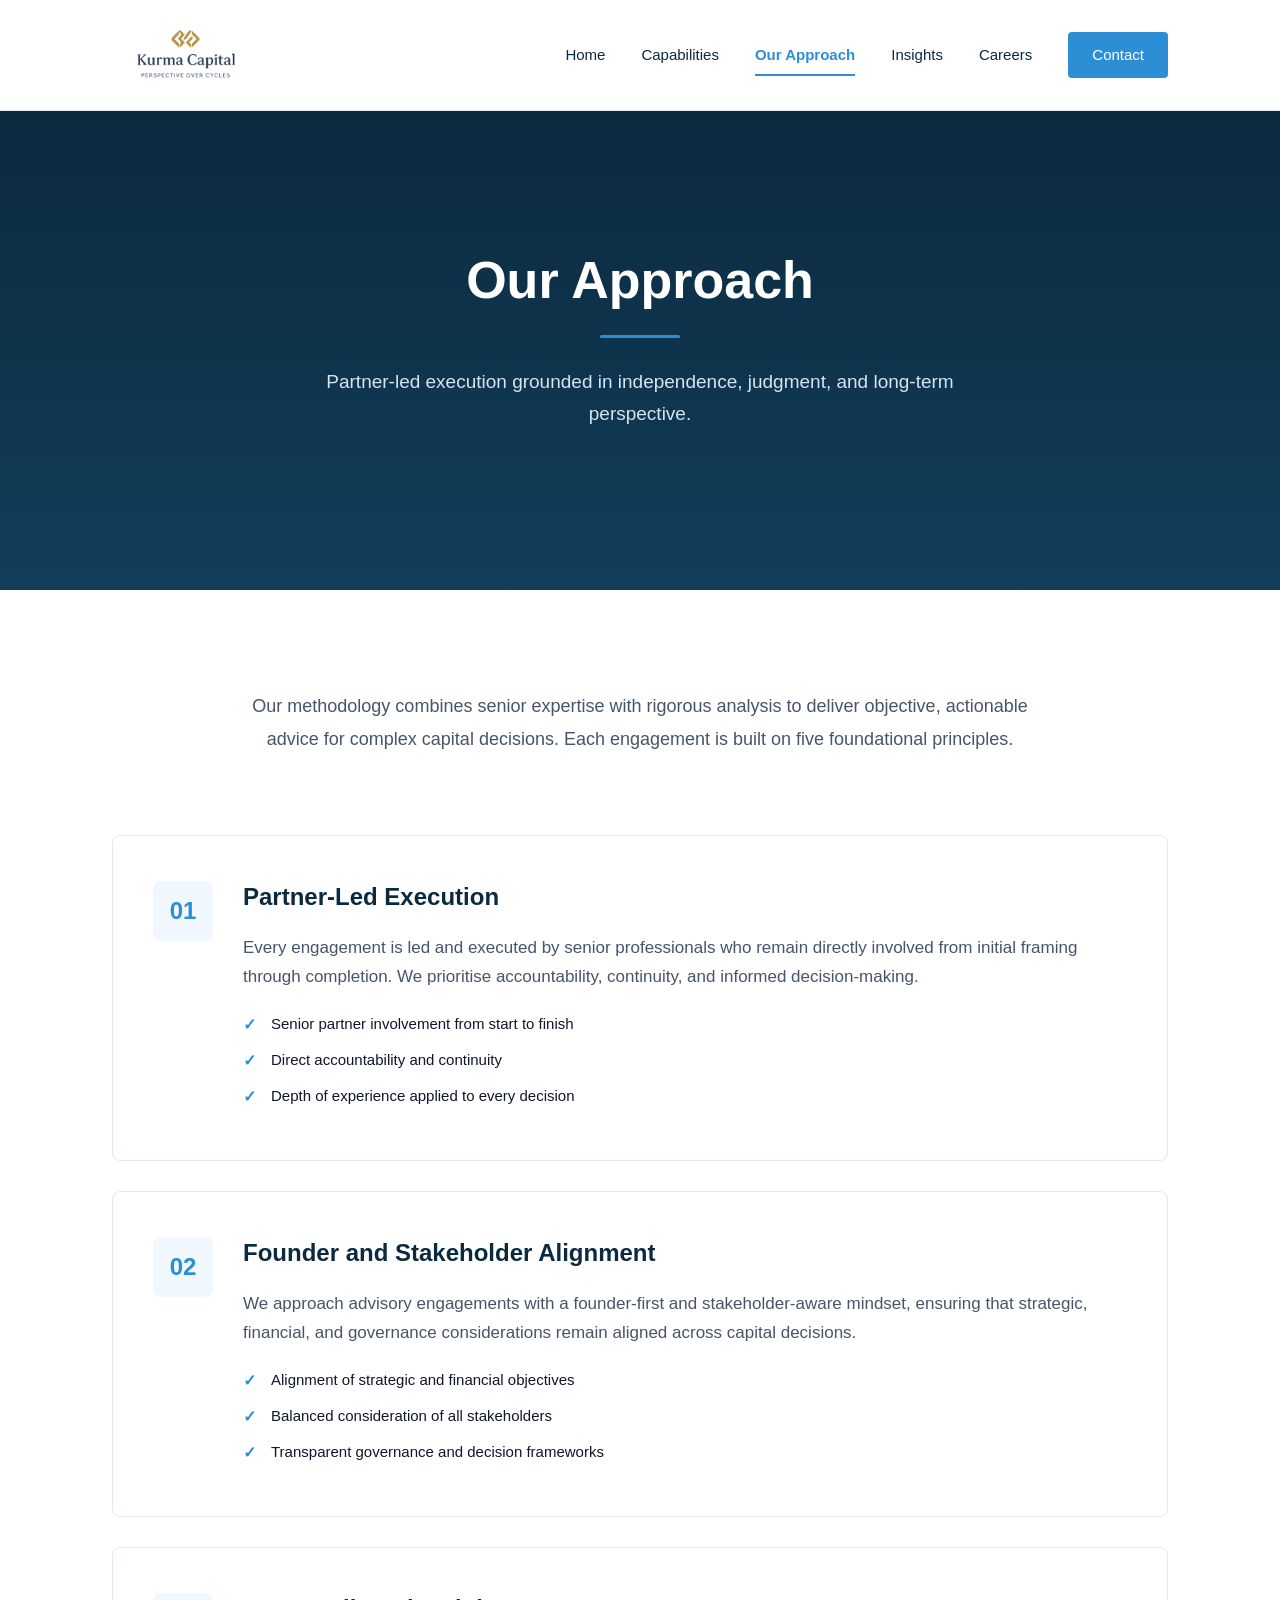
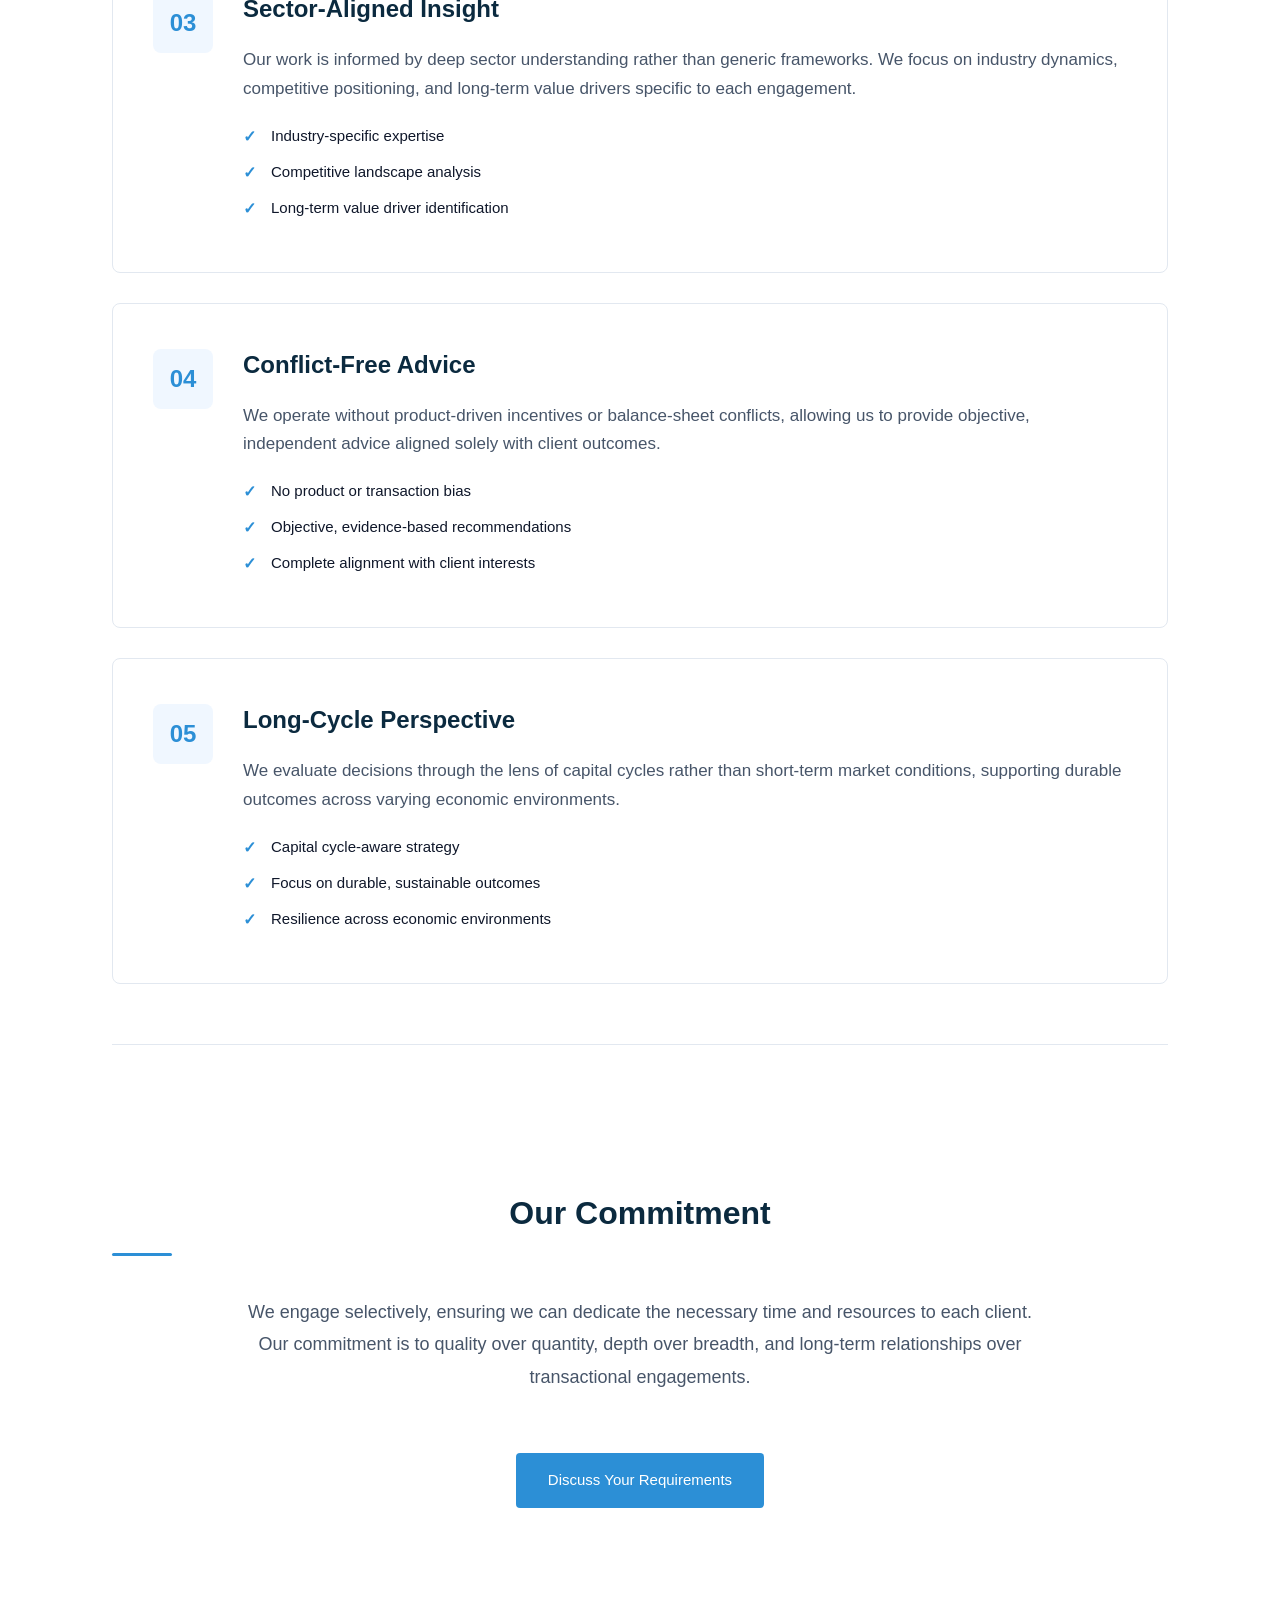
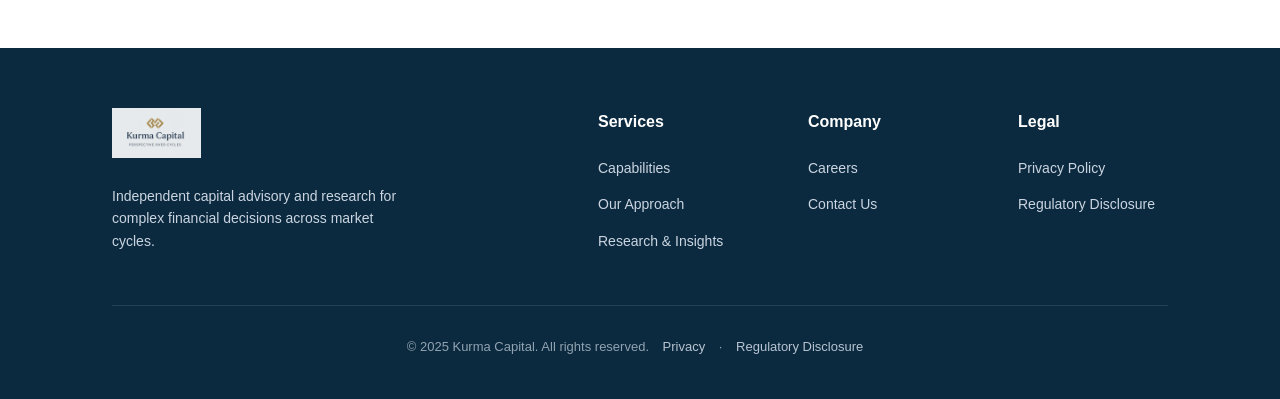
==== commit c410a1e1: "Update approach.html" ====
--- a/approach.html
+++ b/approach.html
@@ -4,6 +4,8 @@
   <meta charset="UTF-8">
   <title>Our Approach | Kurma Capital</title>
   <meta name="viewport" content="width=device-width, initial-scale=1">
+  <link rel="icon" href="/favicon.png" type="image/png">
+  <link rel="apple-touch-icon" href="/favicon.png">
   <meta name="description" content="Partner-led execution grounded in independence, judgment, and long-term perspective. Discover how Kurma Capital approaches complex capital decisions.">
   <link rel="stylesheet" href="style-ib-blue.css">
 </head>
--- a/style-ib-blue.css
+++ b/style-ib-blue.css
@@ -553,3 +553,1201 @@
     min-width: 100%;
   }
 }
+
+/* APPROACH PAGE STYLES */
+.approach-grid {
+  display: flex;
+  flex-direction: column;
+  gap: 30px;
+  margin-top: 40px;
+}
+
+.approach-card {
+  display: flex;
+  gap: 30px;
+  background: var(--white);
+  border: 1px solid var(--border);
+  border-radius: 8px;
+  padding: 40px;
+  transition: all 0.3s ease;
+  align-items: flex-start;
+}
+
+.approach-card:hover {
+  transform: translateY(-5px);
+  box-shadow: 0 15px 35px rgba(11, 42, 63, 0.08);
+  border-color: var(--accent);
+}
+
+.approach-number {
+  font-size: 24px;
+  font-weight: 600;
+  color: var(--accent);
+  background: var(--light-blue);
+  width: 60px;
+  height: 60px;
+  display: flex;
+  align-items: center;
+  justify-content: center;
+  border-radius: 8px;
+  flex-shrink: 0;
+  margin-top: 5px;
+}
+
+.approach-content {
+  flex: 1;
+}
+
+.approach-card h3 {
+  font-size: 24px;
+  color: var(--navy);
+  margin-bottom: 16px;
+  font-weight: 600;
+}
+
+.approach-card p {
+  color: var(--muted);
+  line-height: 1.7;
+  margin-bottom: 20px;
+  font-size: 17px;
+}
+
+.approach-points {
+  list-style: none;
+  margin: 20px 0 0 0;
+  padding: 0;
+}
+
+.approach-points li {
+  position: relative;
+  padding-left: 28px;
+  margin-bottom: 12px;
+  color: var(--ink);
+  font-size: 15px;
+  line-height: 1.6;
+}
+
+.approach-points li::before {
+  content: "✓";
+  position: absolute;
+  left: 0;
+  color: var(--accent);
+  font-weight: 600;
+  font-size: 16px;
+}
+
+.commitment-section {
+  text-align: center;
+  padding: 60px 0 40px;
+  border-top: 1px solid var(--border);
+  margin-top: 60px;
+}
+
+/* Responsive for Approach Page */
+@media (max-width: 768px) {
+  .approach-card {
+    flex-direction: column;
+    padding: 30px;
+    gap: 20px;
+  }
+  
+  .approach-number {
+    width: 50px;
+    height: 50px;
+    font-size: 20px;
+  }
+  
+  .approach-card h3 {
+    font-size: 20px;
+  }
+  
+  .approach-points li {
+    padding-left: 24px;
+  }
+}
+
+/* CAREERS PAGE STYLES */
+
+.join-section {
+  margin-bottom: 80px;
+}
+
+.benefits-grid {
+  display: grid;
+  grid-template-columns: repeat(auto-fit, minmax(250px, 1fr));
+  gap: 30px;
+  margin-top: 40px;
+}
+
+.benefit-card {
+  text-align: center;
+  padding: 30px;
+  background: var(--white);
+  border: 1px solid var(--border);
+  border-radius: 8px;
+  transition: all 0.3s ease;
+}
+
+.benefit-card:hover {
+  border-color: var(--accent);
+  transform: translateY(-5px);
+  box-shadow: 0 15px 35px rgba(11, 42, 63, 0.08);
+}
+
+.benefit-icon {
+  font-size: 40px;
+  margin-bottom: 20px;
+  display: inline-block;
+}
+
+.benefit-card h3 {
+  font-size: 18px;
+  color: var(--navy);
+  margin-bottom: 12px;
+  font-weight: 600;
+}
+
+.benefit-card p {
+  color: var(--muted);
+  font-size: 15px;
+  line-height: 1.6;
+}
+
+/* Positions Section */
+.positions-section {
+  margin: 80px 0;
+}
+
+.position-list {
+  display: flex;
+  flex-direction: column;
+  gap: 30px;
+  margin-top: 40px;
+}
+
+.position-card {
+  background: var(--white);
+  border: 1px solid var(--border);
+  border-radius: 8px;
+  overflow: hidden;
+  transition: all 0.3s ease;
+}
+
+.position-card:hover {
+  box-shadow: 0 15px 35px rgba(11, 42, 63, 0.1);
+  border-color: var(--accent);
+}
+
+.position-header {
+  background: var(--light-blue);
+  padding: 25px 30px;
+  border-bottom: 1px solid var(--border);
+  display: flex;
+  justify-content: space-between;
+  align-items: center;
+  flex-wrap: wrap;
+  gap: 15px;
+}
+
+.position-header h3 {
+  font-size: 20px;
+  color: var(--navy);
+  margin: 0;
+  font-weight: 600;
+}
+
+.position-location {
+  background: var(--accent);
+  color: white;
+  padding: 6px 15px;
+  border-radius: 4px;
+  font-size: 14px;
+  font-weight: 500;
+}
+
+.position-details {
+  padding: 30px;
+}
+
+.position-tags {
+  display: flex;
+  gap: 10px;
+  margin-bottom: 20px;
+  flex-wrap: wrap;
+}
+
+.position-tag {
+  background: #F8FAFC;
+  color: var(--navy);
+  font-size: 13px;
+  padding: 6px 12px;
+  border-radius: 4px;
+  font-weight: 500;
+}
+
+.position-description {
+  color: var(--muted);
+  line-height: 1.7;
+  margin-bottom: 25px;
+  font-size: 16px;
+}
+
+.position-requirements h4 {
+  font-size: 16px;
+  color: var(--navy);
+  margin-bottom: 12px;
+  font-weight: 600;
+}
+
+.position-requirements ul {
+  margin: 0 0 25px 20px;
+}
+
+.position-requirements li {
+  color: var(--muted);
+  margin-bottom: 8px;
+  line-height: 1.6;
+  font-size: 15px;
+}
+
+.position-apply {
+  display: inline-block;
+  text-decoration: none;
+}
+
+/* Hiring Process */
+.process-section {
+  margin: 80px 0;
+  padding: 60px 0;
+  border-top: 1px solid var(--border);
+  border-bottom: 1px solid var(--border);
+}
+
+.process-steps {
+  display: grid;
+  grid-template-columns: repeat(auto-fit, minmax(220px, 1fr));
+  gap: 30px;
+  margin-top: 40px;
+}
+
+.process-step {
+  text-align: center;
+  padding: 30px;
+}
+
+.step-number {
+  font-size: 32px;
+  font-weight: 700;
+  color: var(--accent);
+  opacity: 0.3;
+  margin-bottom: 20px;
+  line-height: 1;
+}
+
+.process-step h3 {
+  font-size: 18px;
+  color: var(--navy);
+  margin-bottom: 12px;
+  font-weight: 600;
+}
+
+.process-step p {
+  color: var(--muted);
+  font-size: 15px;
+  line-height: 1.6;
+}
+
+/* Apply Section */
+.apply-section {
+  margin-top: 80px;
+}
+
+.apply-box {
+  background: linear-gradient(135deg, var(--navy) 0%, var(--navy-deep) 100%);
+  color: white;
+  padding: 60px 40px;
+  border-radius: 12px;
+  text-align: center;
+}
+
+.apply-box h2 {
+  font-size: 32px;
+  margin-bottom: 20px;
+  font-weight: 600;
+}
+
+.apply-box p {
+  font-size: 17px;
+  color: #D6E4F0;
+  margin-bottom: 25px;
+  line-height: 1.7;
+  max-width: 600px;
+  margin-left: auto;
+  margin-right: auto;
+}
+
+.apply-email {
+  margin: 30px 0;
+}
+
+.apply-email a {
+  font-size: 22px;
+  color: white;
+  text-decoration: none;
+  background: rgba(255, 255, 255, 0.1);
+  padding: 15px 30px;
+  border-radius: 4px;
+  display: inline-block;
+  transition: all 0.3s ease;
+  border: 1px solid rgba(255, 255, 255, 0.2);
+}
+
+.apply-email a:hover {
+  background: rgba(255, 255, 255, 0.2);
+  transform: translateY(-2px);
+  box-shadow: 0 10px 25px rgba(0, 0, 0, 0.2);
+}
+
+.apply-note {
+  font-size: 15px !important;
+  color: rgba(214, 228, 240, 0.8) !important;
+  margin-top: 15px !important;
+  max-width: 700px !important;
+}
+
+/* Responsive for Careers Page */
+@media (max-width: 768px) {
+  .benefits-grid {
+    grid-template-columns: 1fr;
+    gap: 25px;
+  }
+  
+  .benefit-card {
+    padding: 25px;
+  }
+  
+  .position-header {
+    flex-direction: column;
+    align-items: flex-start;
+    gap: 15px;
+  }
+  
+  .position-header h3 {
+    font-size: 18px;
+  }
+  
+  .position-details {
+    padding: 25px;
+  }
+  
+  .process-steps {
+    grid-template-columns: 1fr;
+    gap: 25px;
+  }
+  
+  .apply-box {
+    padding: 40px 25px;
+  }
+  
+  .apply-box h2 {
+    font-size: 26px;
+  }
+  
+  .apply-email a {
+    font-size: 18px;
+    padding: 12px 25px;
+    display: block;
+    word-break: break-all;
+  }
+}
+
+@media (max-width: 480px) {
+  .position-tags {
+    flex-direction: column;
+    align-items: flex-start;
+  }
+  
+  .position-tag {
+    margin-bottom: 5px;
+  }
+  
+  .process-step {
+    padding: 20px;
+  }
+}
+
+/* CONTACT PAGE STYLES - UPDATED */
+
+.contact-main {
+  display: flex;
+  justify-content: center;
+  margin: 60px 0 80px;
+}
+
+.contact-email-card {
+  background: var(--white);
+  border: 1px solid var(--border);
+  border-radius: 12px;
+  padding: 50px;
+  text-align: center;
+  max-width: 600px;
+  width: 100%;
+  box-shadow: 0 10px 30px rgba(11, 42, 63, 0.05);
+  transition: all 0.3s ease;
+}
+
+.contact-email-card:hover {
+  transform: translateY(-5px);
+  box-shadow: 0 20px 40px rgba(11, 42, 63, 0.1);
+  border-color: var(--accent);
+}
+
+.contact-icon {
+  font-size: 64px;
+  margin-bottom: 30px;
+  display: inline-block;
+}
+
+.contact-email-card h2 {
+  font-size: 32px;
+  color: var(--navy);
+  margin-bottom: 20px;
+  font-weight: 600;
+}
+
+.contact-description {
+  color: var(--muted);
+  font-size: 18px;
+  line-height: 1.7;
+  margin-bottom: 40px;
+  max-width: 500px;
+  margin-left: auto;
+  margin-right: auto;
+}
+
+.email-primary {
+  margin: 40px 0;
+}
+
+.primary-email-link {
+  display: inline-flex;
+  align-items: center;
+  gap: 20px;
+  background: var(--light-blue);
+  padding: 25px 40px;
+  border-radius: 8px;
+  text-decoration: none;
+  transition: all 0.3s ease;
+  border: 2px solid transparent;
+}
+
+.primary-email-link:hover {
+  background: var(--white);
+  border-color: var(--accent);
+  transform: translateY(-3px);
+  box-shadow: 0 10px 25px rgba(44, 143, 214, 0.15);
+}
+
+.email-icon {
+  font-size: 28px;
+  color: var(--accent);
+  font-weight: 700;
+}
+
+.email-address {
+  font-size: 28px;
+  color: var(--accent);
+  font-weight: 600;
+  letter-spacing: 0.5px;
+}
+
+.contact-note {
+  color: var(--muted);
+  font-size: 16px;
+  line-height: 1.7;
+  margin-top: 30px;
+  max-width: 500px;
+  margin-left: auto;
+  margin-right: auto;
+}
+
+/* Contact Categories */
+.contact-categories {
+  margin: 80px 0;
+}
+
+.categories-grid {
+  display: grid;
+  grid-template-columns: repeat(auto-fit, minmax(300px, 1fr));
+  gap: 30px;
+  margin-top: 40px;
+}
+
+.category-card {
+  background: var(--white);
+  border: 1px solid var(--border);
+  border-radius: 8px;
+  padding: 35px;
+  transition: all 0.3s ease;
+}
+
+.category-card:hover {
+  border-color: var(--accent);
+  transform: translateY(-5px);
+  box-shadow: 0 15px 35px rgba(11, 42, 63, 0.08);
+}
+
+.category-icon {
+  font-size: 40px;
+  margin-bottom: 25px;
+  display: inline-block;
+}
+
+.category-card h3 {
+  font-size: 20px;
+  color: var(--navy);
+  margin-bottom: 20px;
+  font-weight: 600;
+}
+
+.category-list {
+  list-style: none;
+  margin: 0;
+  padding: 0;
+}
+
+.category-list li {
+  position: relative;
+  padding-left: 24px;
+  margin-bottom: 12px;
+  color: var(--muted);
+  font-size: 15px;
+  line-height: 1.6;
+}
+
+.category-list li::before {
+  content: "•";
+  position: absolute;
+  left: 0;
+  color: var(--accent);
+  font-weight: 600;
+}
+
+/* Response Section */
+.response-section {
+  margin: 80px 0 40px;
+}
+
+.response-grid {
+  display: grid;
+  grid-template-columns: repeat(auto-fit, minmax(300px, 1fr));
+  gap: 30px;
+  margin-top: 40px;
+}
+
+.response-item {
+  text-align: center;
+  padding: 30px;
+}
+
+.response-icon {
+  font-size: 40px;
+  margin-bottom: 20px;
+  display: inline-block;
+}
+
+.response-item h3 {
+  font-size: 18px;
+  color: var(--navy);
+  margin-bottom: 15px;
+  font-weight: 600;
+}
+
+.response-item p {
+  color: var(--muted);
+  font-size: 15px;
+  line-height: 1.6;
+}
+
+/* Contact Form */
+.form-section {
+  margin: 80px 0;
+  padding: 60px 0;
+  border-top: 1px solid var(--border);
+  border-bottom: 1px solid var(--border);
+}
+
+.form-box {
+  max-width: 800px;
+  margin: 0 auto;
+}
+
+.form-box h2 {
+  font-size: 32px;
+  color: var(--navy);
+  margin-bottom: 20px;
+  text-align: center;
+  font-weight: 600;
+}
+
+.form-box p {
+  text-align: center;
+  color: var(--muted);
+  margin-bottom: 40px;
+  font-size: 17px;
+  line-height: 1.7;
+  max-width: 600px;
+  margin-left: auto;
+  margin-right: auto;
+}
+
+.contact-form {
+  background: var(--white);
+  border: 1px solid var(--border);
+  border-radius: 8px;
+  padding: 40px;
+}
+
+.form-row {
+  display: grid;
+  grid-template-columns: 1fr 1fr;
+  gap: 25px;
+  margin-bottom: 25px;
+}
+
+@media (max-width: 768px) {
+  .form-row {
+    grid-template-columns: 1fr;
+    gap: 20px;
+  }
+}
+
+.form-group {
+  margin-bottom: 25px;
+}
+
+.form-group label {
+  display: block;
+  margin-bottom: 10px;
+  color: var(--navy);
+  font-weight: 500;
+  font-size: 15px;
+}
+
+.form-group input,
+.form-group select,
+.form-group textarea {
+  width: 100%;
+  padding: 14px 18px;
+  border: 1px solid var(--border);
+  border-radius: 4px;
+  font-size: 15px;
+  font-family: inherit;
+  color: var(--ink);
+  background: var(--white);
+  transition: all 0.3s ease;
+}
+
+.form-group input:focus,
+.form-group select:focus,
+.form-group textarea:focus {
+  outline: none;
+  border-color: var(--accent);
+  box-shadow: 0 0 0 3px rgba(44, 143, 214, 0.1);
+}
+
+.form-group select {
+  appearance: none;
+  background-image: url("data:image/svg+xml,%3Csvg xmlns='http://www.w3.org/2000/svg' width='16' height='16' viewBox='0 0 24 24' fill='none' stroke='%23475569' stroke-width='2' stroke-linecap='round' stroke-linejoin='round'%3E%3Cpolyline points='6 9 12 15 18 9'%3E%3C/polyline%3E%3C/svg%3E");
+  background-repeat: no-repeat;
+  background-position: right 18px center;
+  background-size: 16px;
+  padding-right: 50px;
+}
+
+.form-submit {
+  text-align: center;
+  margin-top: 40px;
+}
+
+.form-note {
+  font-size: 14px;
+  color: var(--muted);
+  margin-top: 20px;
+  line-height: 1.6;
+}
+
+/* Responsive for Contact Page */
+@media (max-width: 768px) {
+  .contact-email-card {
+    padding: 40px 30px;
+  }
+  
+  .contact-email-card h2 {
+    font-size: 28px;
+  }
+  
+  .email-address {
+    font-size: 22px;
+  }
+  
+  .primary-email-link {
+    padding: 20px 30px;
+    flex-direction: column;
+    gap: 15px;
+  }
+  
+  .categories-grid {
+    grid-template-columns: 1fr;
+    gap: 25px;
+  }
+  
+  .category-card {
+    padding: 30px;
+  }
+  
+  .response-grid {
+    grid-template-columns: 1fr;
+    gap: 25px;
+  }
+  
+  .contact-form {
+    padding: 30px;
+  }
+}
+
+@media (max-width: 480px) {
+  .contact-email-card {
+    padding: 30px 20px;
+  }
+  
+  .contact-email-card h2 {
+    font-size: 24px;
+  }
+  
+  .email-address {
+    font-size: 18px;
+  }
+  
+  .primary-email-link {
+    padding: 15px 20px;
+  }
+  
+  .form-box h2 {
+    font-size: 26px;
+  }
+  
+  .contact-form {
+    padding: 25px;
+  }
+}
+
+/* CONTACT FORM - IMPROVED STRUCTURE */
+
+.form-intro {
+  text-align: center;
+  color: var(--muted);
+  margin-bottom: 40px;
+  font-size: 17px;
+  line-height: 1.7;
+  max-width: 600px;
+  margin-left: auto;
+  margin-right: auto;
+}
+
+.contact-form {
+  background: var(--white);
+  border: 1px solid var(--border);
+  border-radius: 8px;
+  padding: 40px;
+}
+
+.form-row {
+  display: grid;
+  grid-template-columns: 1fr 1fr;
+  gap: 25px;
+  margin-bottom: 25px;
+}
+
+.form-group {
+  margin-bottom: 25px;
+}
+
+.form-group.full-width {
+  grid-column: 1 / -1;
+}
+
+.form-group label {
+  display: block;
+  margin-bottom: 10px;
+  color: var(--navy);
+  font-weight: 500;
+  font-size: 15px;
+  line-height: 1.4;
+}
+
+.form-group label::after {
+  content: "";
+  display: inline-block;
+  width: 4px;
+  height: 4px;
+  background: var(--accent);
+  border-radius: 50%;
+  margin-left: 4px;
+  vertical-align: middle;
+  opacity: 0.8;
+}
+
+.form-group input,
+.form-group select,
+.form-group textarea {
+  width: 100%;
+  padding: 14px 18px;
+  border: 1px solid var(--border);
+  border-radius: 4px;
+  font-size: 15px;
+  font-family: inherit;
+  color: var(--ink);
+  background: var(--white);
+  transition: all 0.3s ease;
+  box-sizing: border-box;
+}
+
+.form-group input:focus,
+.form-group select:focus,
+.form-group textarea:focus {
+  outline: none;
+  border-color: var(--accent);
+  box-shadow: 0 0 0 3px rgba(44, 143, 214, 0.1);
+}
+
+.form-group input::placeholder,
+.form-group textarea::placeholder {
+  color: #94A3B8;
+  opacity: 0.8;
+}
+
+.form-group select {
+  appearance: none;
+  background-image: url("data:image/svg+xml,%3Csvg xmlns='http://www.w3.org/2000/svg' width='16' height='16' viewBox='0 0 24 24' fill='none' stroke='%23475569' stroke-width='2' stroke-linecap='round' stroke-linejoin='round'%3E%3Cpolyline points='6 9 12 15 18 9'%3E%3C/polyline%3E%3C/svg%3E");
+  background-repeat: no-repeat;
+  background-position: right 18px center;
+  background-size: 16px;
+  padding-right: 50px;
+  cursor: pointer;
+}
+
+.form-group select:required:invalid {
+  color: #94A3B8;
+}
+
+.form-group select option {
+  color: var(--ink);
+  background: var(--white);
+  padding: 10px;
+}
+
+.form-group textarea {
+  resize: vertical;
+  min-height: 140px;
+  line-height: 1.6;
+}
+
+.form-submit {
+  text-align: center;
+  margin-top: 40px;
+  padding-top: 30px;
+  border-top: 1px solid var(--border);
+}
+
+.form-submit .cta-button {
+  padding: 14px 42px;
+  font-size: 16px;
+  font-weight: 500;
+}
+
+.form-note {
+  font-size: 14px;
+  color: var(--muted);
+  margin-top: 20px;
+  line-height: 1.6;
+  max-width: 500px;
+  margin-left: auto;
+  margin-right: auto;
+}
+
+/* Form Validation Styles */
+.form-group input:invalid:focus,
+.form-group select:invalid:focus,
+.form-group textarea:invalid:focus {
+  border-color: #EF4444;
+  box-shadow: 0 0 0 3px rgba(239, 68, 68, 0.1);
+}
+
+.form-group input:valid:focus,
+.form-group select:valid:focus,
+.form-group textarea:valid:focus {
+  border-color: #10B981;
+  box-shadow: 0 0 0 3px rgba(16, 185, 129, 0.1);
+}
+
+/* Responsive Form */
+@media (max-width: 768px) {
+  .form-row {
+    grid-template-columns: 1fr;
+    gap: 20px;
+    margin-bottom: 0;
+  }
+  
+  .form-group {
+    margin-bottom: 20px;
+  }
+  
+  .contact-form {
+    padding: 30px;
+  }
+  
+  .form-submit {
+    margin-top: 30px;
+    padding-top: 25px;
+  }
+}
+
+@media (max-width: 480px) {
+  .contact-form {
+    padding: 25px;
+  }
+  
+  .form-group label {
+    font-size: 14px;
+  }
+  
+  .form-group input,
+  .form-group select,
+  .form-group textarea {
+    padding: 12px 16px;
+    font-size: 14px;
+  }
+}
+
+
+
+
+
+
+/* PDF Boxes Styles for Kurma Capital */
+
+.pdf-boxes-section {
+    margin: 40px 0;
+}
+
+.pdf-boxes-container {
+    display: flex;
+    flex-wrap: wrap;
+    gap: 25px;
+    justify-content: center;
+    margin: 30px 0 40px;
+}
+
+.pdf-blue-box {
+    background-color: #1a3c6e;
+    color: white;
+    border-radius: 8px;
+    padding: 30px;
+    flex: 1;
+    min-width: 280px;
+    max-width: 480px;
+    box-shadow: 0 5px 15px rgba(0, 0, 0, 0.08);
+    transition: transform 0.3s ease, box-shadow 0.3s ease;
+    cursor: pointer;
+}
+
+.pdf-blue-box:hover {
+    transform: translateY(-5px);
+    box-shadow: 0 10px 20px rgba(0, 0, 0, 0.12);
+}
+
+.pdf-blue-box .box-title {
+    font-size: 1.4rem;
+    margin-bottom: 15px;
+    display: flex;
+    align-items: center;
+    font-weight: 600;
+    font-family: 'Inter', sans-serif;
+}
+
+.pdf-blue-box .box-icon {
+    margin-right: 12px;
+    font-size: 1.3rem;
+    opacity: 0.9;
+}
+
+.pdf-blue-box .box-content {
+    font-size: 0.95rem;
+    margin-bottom: 25px;
+    opacity: 0.9;
+    line-height: 1.6;
+    font-family: 'Inter', sans-serif;
+    font-weight: 400;
+}
+
+.pdf-blue-box .box-link {
+    display: inline-block;
+    background-color: rgba(255, 255, 255, 0.15);
+    color: white;
+    padding: 10px 22px;
+    border-radius: 4px;
+    text-decoration: none;
+    font-weight: 500;
+    transition: background-color 0.3s ease;
+    border: 1px solid rgba(255, 255, 255, 0.2);
+    font-family: 'Inter', sans-serif;
+    font-size: 0.9rem;
+}
+
+.pdf-blue-box .box-link:hover {
+    background-color: rgba(255, 255, 255, 0.25);
+    text-decoration: none;
+}
+
+/* Responsive adjustments */
+@media (max-width: 768px) {
+    .pdf-boxes-container {
+        flex-direction: column;
+        align-items: center;
+    }
+    
+    .pdf-blue-box {
+        width: 100%;
+        max-width: 100%;
+    }
+    
+    .pdf-blue-box .box-title {
+        font-size: 1.3rem;
+    }
+}
+
+@media (max-width: 480px) {
+    .pdf-blue-box {
+        padding: 25px 20px;
+    }
+    
+    .pdf-blue-box .box-title {
+        font-size: 1.2rem;
+    }
+    
+    .pdf-blue-box .box-content {
+        font-size: 0.9rem;
+    }
+}
+}
+
+
+
+
+
+/* PDF Boxes Styles for Kurma Capital */
+
+.pdf-boxes-section {
+    margin: 40px 0;
+}
+
+.pdf-boxes-container {
+    display: flex;
+    flex-wrap: wrap;
+    gap: 25px;
+    justify-content: center;
+    margin: 30px 0 40px;
+}
+
+.pdf-blue-box {
+    background-color: #1a3c6e;
+    color: white;
+    border-radius: 8px;
+    padding: 30px;
+    flex: 1;
+    min-width: 280px;
+    max-width: 480px;
+    box-shadow: 0 5px 15px rgba(0, 0, 0, 0.08);
+    transition: transform 0.3s ease, box-shadow 0.3s ease;
+    cursor: pointer;
+}
+
+.pdf-blue-box:hover {
+    transform: translateY(-5px);
+    box-shadow: 0 10px 20px rgba(0, 0, 0, 0.12);
+}
+
+.pdf-blue-box .box-title {
+    font-size: 1.4rem;
+    margin-bottom: 15px;
+    display: flex;
+    align-items: center;
+    font-weight: 600;
+    font-family: 'Inter', sans-serif;
+}
+
+.pdf-blue-box .box-icon {
+    margin-right: 12px;
+    font-size: 1.3rem;
+    opacity: 0.9;
+}
+
+.pdf-blue-box .box-content {
+    font-size: 0.95rem;
+    margin-bottom: 25px;
+    opacity: 0.9;
+    line-height: 1.6;
+    font-family: 'Inter', sans-serif;
+    font-weight: 400;
+}
+
+.pdf-blue-box .box-link {
+    display: inline-block;
+    background-color: rgba(255, 255, 255, 0.15);
+    color: white;
+    padding: 10px 22px;
+    border-radius: 4px;
+    text-decoration: none;
+    font-weight: 500;
+    transition: background-color 0.3s ease;
+    border: 1px solid rgba(255, 255, 255, 0.2);
+    font-family: 'Inter', sans-serif;
+    font-size: 0.9rem;
+}
+
+.pdf-blue-box .box-link:hover {
+    background-color: rgba(255, 255, 255, 0.25);
+    text-decoration: none;
+}
+
+/* Responsive adjustments */
+@media (max-width: 768px) {
+    .pdf-boxes-container {
+        flex-direction: column;
+        align-items: center;
+    }
+    
+    .pdf-blue-box {
+        width: 100%;
+        max-width: 100%;
+    }
+    
+    .pdf-blue-box .box-title {
+        font-size: 1.3rem;
+    }
+}
+
+@media (max-width: 480px) {
+    .pdf-blue-box {
+        padding: 25px 20px;
+    }
+    
+    .pdf-blue-box .box-title {
+        font-size: 1.2rem;
+    }
+    
+    .pdf-blue-box .box-content {
+        font-size: 0.9rem;
+    }
+}
